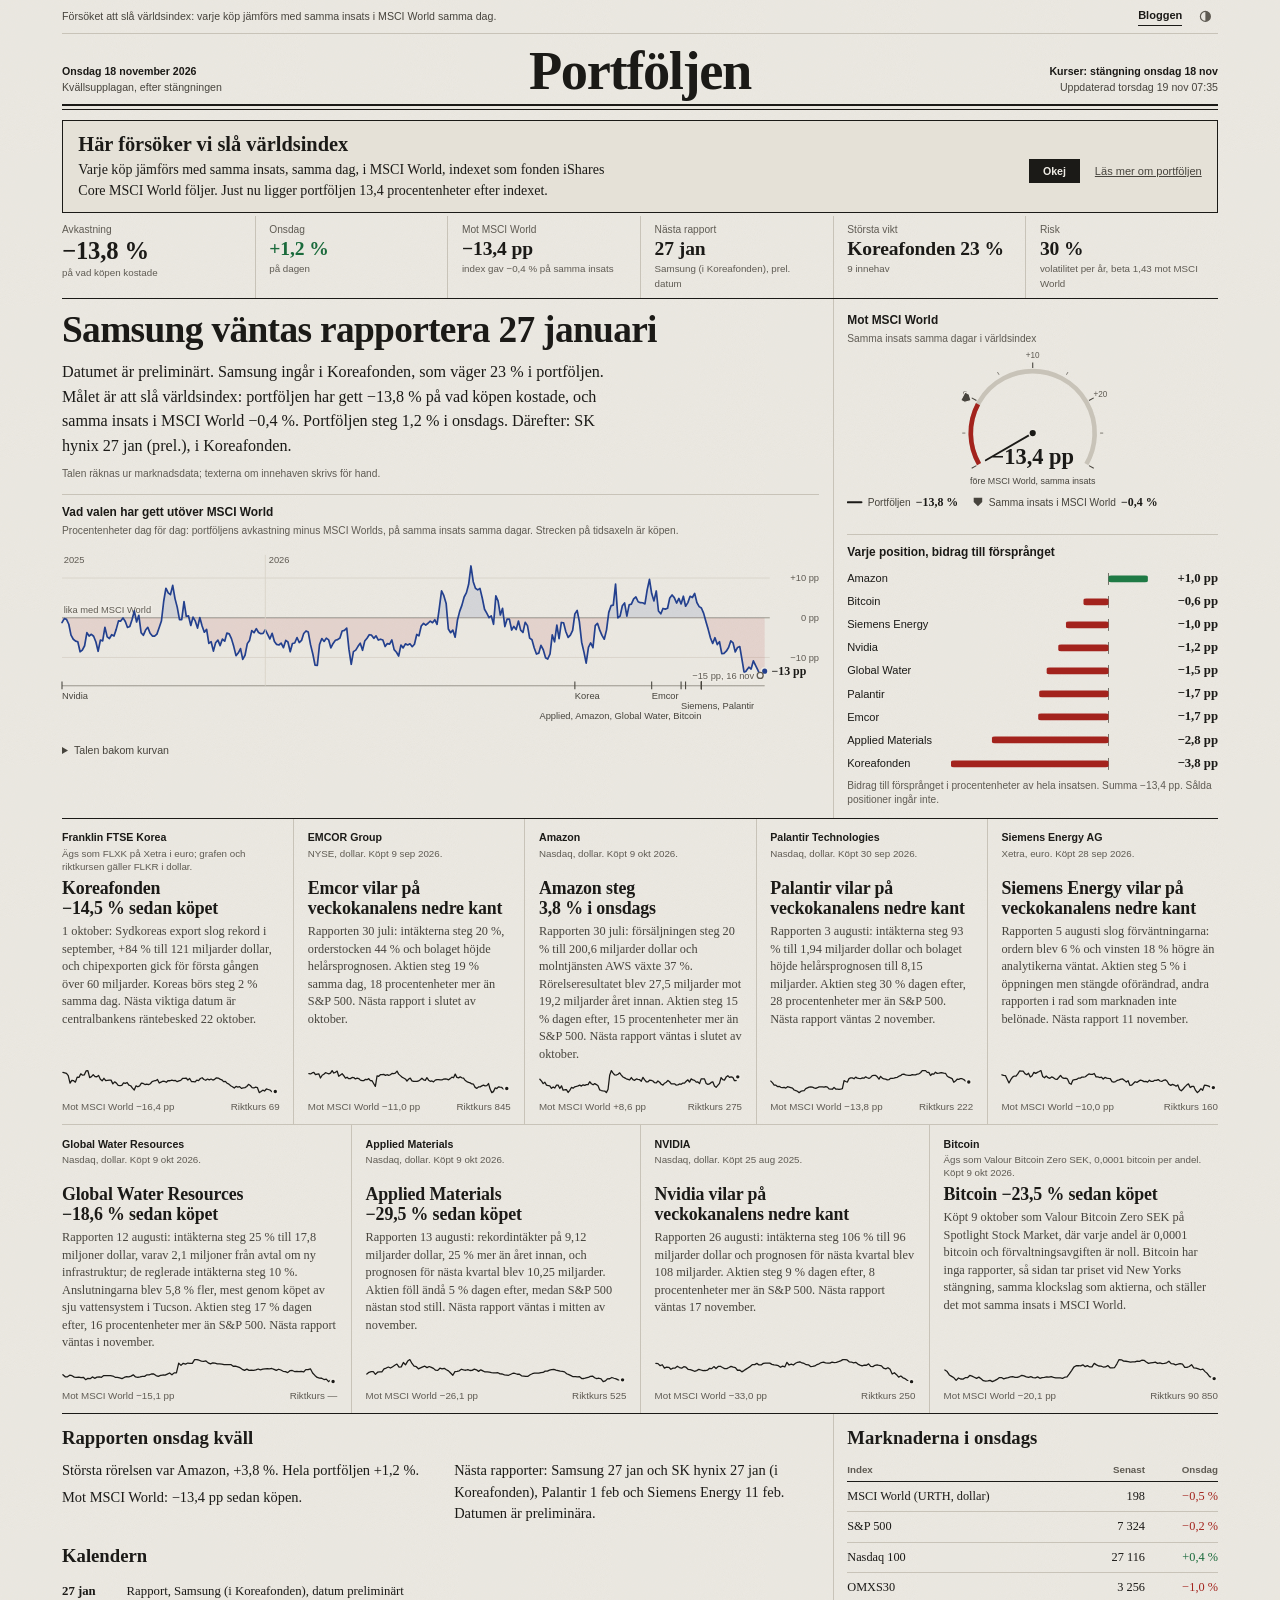
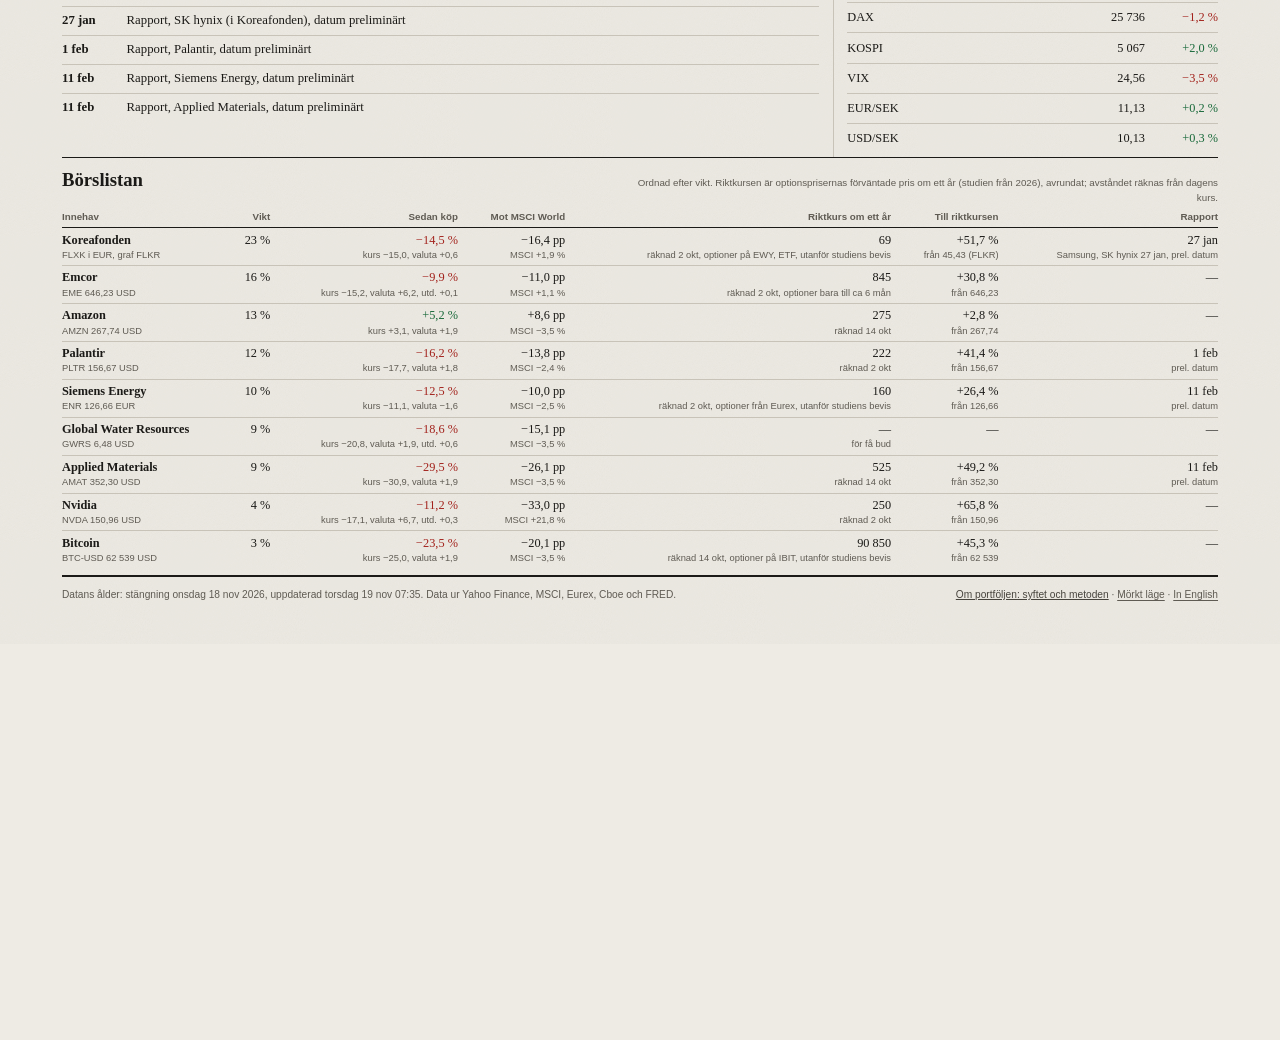
==== index.html @ 11e2dfe2 "Kvällsupplagan 2026-11-18: MSCI:s egen nivå" ====
<!doctype html>
<html lang="sv" data-upplaga="morgon" data-tema="ljus">
<head>
<meta charset="utf-8">
<meta http-equiv="Content-Security-Policy" content="default-src 'none'; script-src 'self' 'sha256-Fl0DEJN8tdNGXpZ9pu4z+WFPRcOswJJM2GJCQHwkay4=' 'sha256-neoCaGeO1aSii89zy3sFMuAc7XErUhpYbgIM3xjgRKg=' 'sha256-yNNZuoKzsgXsuVcPRx/MwLX3IZPMnF91Gwi0AlOd+pw=' 'sha256-QGBVy5JGhXgs/5g8xiaxCwbHFsLZkz5L8SoY+8sWM4Q='; style-src 'self' 'unsafe-inline'; font-src 'self'; img-src 'self' data:; base-uri 'none'; form-action 'none'; object-src 'none'">
<meta name="referrer" content="no-referrer">
<link rel="canonical" href="https://portfolj.nu/">
<meta name="robots" content="max-snippet:-1, max-image-preview:large">
<meta property="og:site_name" content="Portföljen">
<meta property="og:locale" content="sv_SE">
<meta property="og:type" content="website">
<meta property="og:url" content="https://portfolj.nu/">
<meta property="og:title" content="Portföljen">
<meta property="og:description" content="Portföljen: ett öppet försök att slå världsindex MSCI World med verkliga positioner, skrivet av maskinen ur kurserna.">
<link rel="alternate" type="application/atom+xml" title="Portföljen: bloggen" href="https://portfolj.nu/feed.xml">
<link rel="icon" href="/favicon.ico" sizes="any">
<link rel="icon" href="/favicon.svg" type="image/svg+xml">
<link rel="apple-touch-icon" href="/apple-touch-icon.png">
<meta name="theme-color" content="#EEEBE4">
<meta property="og:image" content="https://portfolj.nu/og.png">
<meta property="og:image:width" content="1200">
<meta property="og:image:height" content="630">
<meta property="og:image:alt" content="Portföljen: ett öppet försök att slå världsindex MSCI World">
<meta name="twitter:card" content="summary_large_image">
<script type="application/ld+json">{"@context": "https://schema.org", "@graph": [{"@type": "WebSite", "name": "Portföljen", "url": "https://portfolj.nu/", "inLanguage": "sv", "publisher": {"@type": "Organization", "name": "Portföljen", "url": "https://portfolj.nu/", "logo": "https://portfolj.nu/ikon-512.png"}}, {"@type": "Organization", "name": "Portföljen", "url": "https://portfolj.nu/", "logo": "https://portfolj.nu/ikon-512.png", "description": "Ett öppet försök att slå världsindex MSCI World med nio positioner."}]}</script>
<script>document.documentElement.classList.add('har-js')</script>
<script>
/* Rörelsen (wow.js): introt spelas första gången sidan öppnas i en webbläsare, inte vid omladdning och inte i en ny flik
   (2026-10-06). Minnet sätts samtidigt som klassen, före första målningen, så att en omladdning mitt i introt inte heller
   spelar om det; / och /index.html är samma sida. Minska rörelse stänger av introt; ?spela=1 spelar det ändå och ?spela=0
   stänger av det. Efter fyra sekunder tas klassen bort, också om wow.js aldrig körs. */
(function () { try { var q = new URLSearchParams(location.search), s = q.get('spela'), rm = matchMedia('(prefers-reduced-motion: reduce)').matches, k = 'wow.intro.' + location.pathname.replace(/\/index\.html$/, '/'); if (s === '1' || (!rm && s !== '0' && !localStorage.getItem(k))) { localStorage.setItem(k, '1'); document.documentElement.classList.add('wow-intro'); setTimeout(function () { document.documentElement.classList.remove('wow-intro'); }, 4000); } } catch (e) {} })();
</script>
<meta name="viewport" content="width=device-width, initial-scale=1">
<title>Portföljen</title>
<meta name="description" content="Portföljen: ett öppet försök att slå världsindex MSCI World med verkliga positioner, skrivet av maskinen ur kurserna.">
<script>
/* Färgläget sätts före första målningen, så att mörkt läge inte blinkar vitt. Samma ordning som tidning.js.
   Sajten och konceptets publikläge: bara kvällsupplagan, ljust som förval, mörkt om ?tema=mork eller det sparade
   valet säger det. Konceptets egen vy: upplagan ur adressen, det sparade valet eller systemet, och ljuset följer den. */
(function () {
  var PUBLIK = true;  /* bygg-publik.py sätter true på sajten */
  var d = document.documentElement, q = null;
  try { q = new URLSearchParams(location.search); } catch (e) {}
  if (PUBLIK || (q && q.get('publik') === '1')) {
    var t = q && q.get('tema');
    if (t !== 'ljus' && t !== 'mork') { try { t = localStorage.getItem('portfoljen.v2.tema'); } catch (e) { t = null; } }
    d.setAttribute('data-upplaga', 'kvall');
    d.setAttribute('data-tema', t === 'mork' ? 'mork' : 'ljus');
    return;
  }
  var u = q && q.get('upplaga');
  if (u !== 'morgon' && u !== 'kvall') { try { u = localStorage.getItem('portfoljen.v2.upplaga'); } catch (e) { u = null; } }
  if (u !== 'morgon' && u !== 'kvall') { try { u = matchMedia('(prefers-color-scheme: dark)').matches ? 'kvall' : 'morgon'; } catch (e) { u = 'morgon'; } }
  d.setAttribute('data-upplaga', u);
  d.setAttribute('data-tema', u === 'kvall' ? 'mork' : 'ljus');
})();
</script>
<link rel="stylesheet" href="fonts/fonts.css">
<link rel="stylesheet" href="tidning.css">
<link rel="stylesheet" href="wow.css">
<link rel="stylesheet" href="inlagg.css">
</head>
<body>
<div class="sheet">
  <div class="topbar"><span class="tag" id="tag"></span><div class="ctrls" id="ctrls"></div></div>
  <header class="masthead" aria-label="Tidningshuvud">
    <div class="ear left" id="ear-left"></div>
    <p class="nameplate">Portföljen</p>
    <div class="ear right" id="ear-right"></div>
  </header>
  <div class="rules" aria-hidden="true"></div>
  <section class="strip" id="strip" aria-label="Portföljen i siffror"></section>

  <section class="front" aria-label="Förstasidan">
    <article class="lead">
      <h1 id="headline"></h1>
      <p class="lede" id="lede"></p>
      <div class="byline" id="byline"></div>
      <figure class="graphic" style="margin-left:0;margin-right:0">
        <div class="ghead"><h2 id="g-ex-h"></h2></div>
        <p class="gsub" id="g-ex-sub"></p>
        <div class="chartwrap" id="excess"></div>
        <details class="numbers"><summary id="ex-sum"></summary><table class="t" id="ex-table"></table></details>
      </figure>
    </article>
    <aside class="rail" aria-label="Mot MSCI World">
      <figure class="graphic" style="margin-left:0;margin-right:0">
        <div class="ghead"><h2 id="g-gauge-h"></h2></div>
        <p class="gsub" id="g-gauge-sub"></p>
        <div class="chartwrap" id="gauge"></div>
        <div class="keys" id="gauge-keys"></div>
      </figure>
      <figure class="graphic" style="margin-left:0;margin-right:0">
        <div class="ghead"><h2 id="g-bars-h"></h2></div>
        <div class="chartwrap" id="bars"></div>
        <p class="gauge-note" id="g-bars-note"></p>
      </figure>
    </aside>
  </section>

  <section class="desk" id="desk" aria-label="Positionerna, ordnade efter vikt"></section>

  <section class="lower" aria-label="I korthet, kalendern och marknaderna">
    <section class="brief"><div class="head"><h2 id="brief-h"></h2><div class="lines" id="brief-lines"></div></div></section>
    <section class="calendar"><h2 id="cal-h"></h2><ul class="callist" id="cal"></ul></section>
    <section class="markets"><h2 id="mk-h"></h2><table class="t" id="macro"></table></section>
  </section>

  <section class="listwrap" aria-labelledby="list-h">
    <div class="listhead"><h2 id="list-h"></h2><p id="list-sub"></p></div>
    <table class="list" id="list"></table>
  </section>

  <footer class="foot" id="foot"></footer>
</div>
<div class="forhand" lang="sv">
<h2>Här försöker vi slå världsindex</h2>
<p>Varje köp jämförs med samma insats, samma dag, i MSCI World, indexet som fonden iShares Core MSCI World följer. Just nu ligger portföljen 13,4 procentenheter efter indexet.</p>
<p><a href="metod.html">Läs mer om portföljen</a></p>
<h1>Samsung väntas rapportera 27 januari</h1>
<p>Datumet är preliminärt. Samsung ingår i Koreafonden, som väger 23 % i portföljen. Målet är att slå världsindex: portföljen har gett −13,8 % på vad köpen kostade, och samma insats i MSCI World −0,4 %. Portföljen steg 1,2 % i onsdags. Därefter: SK hynix 27 jan (prel.), i Koreafonden.</p>
<h2>Portföljen mot världsindex, dag för dag</h2>
<p>Avkastning på insatsen: portföljen och samma insats i MSCI World samma dagar. Ytan mellan linjerna är försprånget. Dra i grafen för att se en viss dag.</p>
<h2>Mot MSCI World</h2>
<p>Samma insats samma dagar i världsindex</p>
<h2>Varje position, bidrag till försprånget</h2>
<p>Bidrag till försprånget i procentenheter av hela insatsen. Summa −13,4 pp. Sålda positioner ingår inte.</p>
<p>Franklin FTSE Korea</p>
<p>Ägs som FLXK på Xetra i euro; grafen och riktkursen gäller FLKR i dollar.</p>
<h3><a href="position.html#FLKR">Koreafonden −14,5 % sedan köpet</a></h3>
<p>1 oktober: Sydkoreas export slog rekord i september, +84 % till 121 miljarder dollar, och chipexporten gick för första gången över 60 miljarder. Koreas börs steg 2 % samma dag. Nästa viktiga datum är centralbankens räntebesked 22 oktober.</p>
<p>EMCOR Group</p>
<p>NYSE, dollar. Köpt 9 sep 2026.</p>
<h3><a href="position.html#EME">Emcor vilar på veckokanalens nedre kant</a></h3>
<p>Rapporten 30 juli: intäkterna steg 20 %, orderstocken 44 % och bolaget höjde helårsprognosen. Aktien steg 19 % samma dag, 18 procentenheter mer än S&amp;P 500. Nästa rapport i slutet av oktober.</p>
<p>Amazon</p>
<p>Nasdaq, dollar. Köpt 9 okt 2026.</p>
<h3><a href="position.html#AMZN">Amazon steg 3,8 % i onsdags</a></h3>
<p>Rapporten 30 juli: försäljningen steg 20 % till 200,6 miljarder dollar och molntjänsten AWS växte 37 %. Rörelseresultatet blev 27,5 miljarder mot 19,2 miljarder året innan. Aktien steg 15 % dagen efter, 15 procentenheter mer än S&amp;P 500. Nästa rapport väntas i slutet av oktober.</p>
<p>Palantir Technologies</p>
<p>Nasdaq, dollar. Köpt 30 sep 2026.</p>
<h3><a href="position.html#PLTR">Palantir vilar på veckokanalens nedre kant</a></h3>
<p>Rapporten 3 augusti: intäkterna steg 93 % till 1,94 miljarder dollar och bolaget höjde helårsprognosen till 8,15 miljarder. Aktien steg 30 % dagen efter, 28 procentenheter mer än S&amp;P 500. Nästa rapport väntas 2 november.</p>
<p>Siemens Energy AG</p>
<p>Xetra, euro. Köpt 28 sep 2026.</p>
<h3><a href="position.html#ENR">Siemens Energy vilar på veckokanalens nedre kant</a></h3>
<p>Rapporten 5 augusti slog förväntningarna: ordern blev 6 % och vinsten 18 % högre än analytikerna väntat. Aktien steg 5 % i öppningen men stängde oförändrad, andra rapporten i rad som marknaden inte belönade. Nästa rapport 11 november.</p>
<p>Global Water Resources</p>
<p>Nasdaq, dollar. Köpt 9 okt 2026.</p>
<h3><a href="position.html#GWRS">Global Water Resources −18,6 % sedan köpet</a></h3>
<p>Rapporten 12 augusti: intäkterna steg 25 % till 17,8 miljoner dollar, varav 2,1 miljoner från avtal om ny infrastruktur; de reglerade intäkterna steg 10 %. Anslutningarna blev 5,8 % fler, mest genom köpet av sju vattensystem i Tucson. Aktien steg 17 % dagen efter, 16 procentenheter mer än S&amp;P 500. Nästa rapport väntas i november.</p>
<p>Applied Materials</p>
<p>Nasdaq, dollar. Köpt 9 okt 2026.</p>
<h3><a href="position.html#AMAT">Applied Materials −29,5 % sedan köpet</a></h3>
<p>Rapporten 13 augusti: rekordintäkter på 9,12 miljarder dollar, 25 % mer än året innan, och prognosen för nästa kvartal blev 10,25 miljarder. Aktien föll ändå 5 % dagen efter, medan S&amp;P 500 nästan stod still. Nästa rapport väntas i mitten av november.</p>
<p>NVIDIA</p>
<p>Nasdaq, dollar. Köpt 25 aug 2025.</p>
<h3><a href="position.html#NVDA">Nvidia vilar på veckokanalens nedre kant</a></h3>
<p>Rapporten 26 augusti: intäkterna steg 106 % till 96 miljarder dollar och prognosen för nästa kvartal blev 108 miljarder. Aktien steg 9 % dagen efter, 8 procentenheter mer än S&amp;P 500. Nästa rapport väntas 17 november.</p>
<p>Bitcoin</p>
<p>Ägs som Valour Bitcoin Zero SEK, 0,0001 bitcoin per andel. Köpt 9 okt 2026.</p>
<h3><a href="position.html#BTC">Bitcoin −23,5 % sedan köpet</a></h3>
<p>Köpt 9 oktober som Valour Bitcoin Zero SEK på Spotlight Stock Market, där varje andel är 0,0001 bitcoin och förvaltningsavgiften är noll. Bitcoin har inga rapporter, så sidan tar priset vid New Yorks stängning, samma klockslag som aktierna, och ställer det mot samma insats i MSCI World.</p>
<h2>Rapporten onsdag kväll</h2>
<p>Största rörelsen var Amazon, +3,8 %. Hela portföljen +1,2 %.</p>
<p>Mot MSCI World: −13,4 pp sedan köpen.</p>
<p>Nästa rapporter: Samsung 27 jan och SK hynix 27 jan (i Koreafonden), Palantir 1 feb och Siemens Energy 11 feb. Datumen är preliminära.</p>
<h2>Kalendern</h2>
<ul>
<li>27 janRapport, Samsung (i Koreafonden), datum preliminärt</li>
<li>27 janRapport, SK hynix (i Koreafonden), datum preliminärt</li>
<li>1 febRapport, Palantir, datum preliminärt</li>
<li>11 febRapport, Siemens Energy, datum preliminärt</li>
<li>11 febRapport, Applied Materials, datum preliminärt</li>
</ul>
<h2>Marknaderna i onsdags</h2>
<h2>Börslistan</h2>
<p>Ordnad efter vikt. Riktkursen är optionsprisernas förväntade pris om ett år (studien från 2026), avrundat; avståndet räknas från dagens kurs.</p>
</div>
<script src="data.js"></script>
<script src="blogg.js"></script>
<script src="tidning.js"></script>
<script>
(function () {
  'use strict';
  const T = window.Tidning;
  if (!T) { document.querySelector('.sheet').insertAdjacentHTML('afterbegin', '<p style="padding:24px 0">Datan saknas: data.js kunde inte läsas.</p>'); return; }
  T.forsta();
})();
</script>
<script src="inlagg-data.js"></script>
<script src="inlagg.js"></script>
<script src="wow.js"></script>
</body>
</html>
---- fonts/fonts.css ----
/* Libre Franklin och Newsreader, SIL Open Font License 1.1 (OFL-*.txt i den här mappen). Hämtade från Google Fonts 2026-11-19 och serverade härifrån. */
/* cyrillic-ext */
@font-face {
  font-family: 'Libre Franklin';
  font-style: normal;
  font-weight: 400;
  font-display: swap;
  src: url(e115aeedbaf3.woff2) format('woff2');
  unicode-range: U+0460-052F, U+1C80-1C8A, U+20B4, U+2DE0-2DFF, U+A640-A69F, U+FE2E-FE2F;
}
/* cyrillic */
@font-face {
  font-family: 'Libre Franklin';
  font-style: normal;
  font-weight: 400;
  font-display: swap;
  src: url(00a14b69e502.woff2) format('woff2');
  unicode-range: U+0301, U+0400-045F, U+0490-0491, U+04B0-04B1, U+2116;
}
/* vietnamese */
@font-face {
  font-family: 'Libre Franklin';
  font-style: normal;
  font-weight: 400;
  font-display: swap;
  src: url(d82ab5b18589.woff2) format('woff2');
  unicode-range: U+0102-0103, U+0110-0111, U+0128-0129, U+0168-0169, U+01A0-01A1, U+01AF-01B0, U+0300-0301, U+0303-0304, U+0308-0309, U+0323, U+0329, U+1EA0-1EF9, U+20AB;
}
/* latin-ext */
@font-face {
  font-family: 'Libre Franklin';
  font-style: normal;
  font-weight: 400;
  font-display: swap;
  src: url(3fa13b105a5e.woff2) format('woff2');
  unicode-range: U+0100-02BA, U+02BD-02C5, U+02C7-02CC, U+02CE-02D7, U+02DD-02FF, U+0304, U+0308, U+0329, U+1D00-1DBF, U+1E00-1E9F, U+1EF2-1EFF, U+2020, U+20A0-20AB, U+20AD-20C4, U+2113, U+2C60-2C7F, U+A720-A7FF;
}
/* latin */
@font-face {
  font-family: 'Libre Franklin';
  font-style: normal;
  font-weight: 400;
  font-display: swap;
  src: url(a582c3cf9b00.woff2) format('woff2');
  unicode-range: U+0000-00FF, U+0131, U+0152-0153, U+02BB-02BC, U+02C6, U+02DA, U+02DC, U+0304, U+0308, U+0329, U+2000-206F, U+20AC, U+2122, U+2191, U+2193, U+2212, U+2215, U+FEFF, U+FFFD;
}
/* cyrillic-ext */
@font-face {
  font-family: 'Libre Franklin';
  font-style: normal;
  font-weight: 500;
  font-display: swap;
  src: url(e115aeedbaf3.woff2) format('woff2');
  unicode-range: U+0460-052F, U+1C80-1C8A, U+20B4, U+2DE0-2DFF, U+A640-A69F, U+FE2E-FE2F;
}
/* cyrillic */
@font-face {
  font-family: 'Libre Franklin';
  font-style: normal;
  font-weight: 500;
  font-display: swap;
  src: url(00a14b69e502.woff2) format('woff2');
  unicode-range: U+0301, U+0400-045F, U+0490-0491, U+04B0-04B1, U+2116;
}
/* vietnamese */
@font-face {
  font-family: 'Libre Franklin';
  font-style: normal;
  font-weight: 500;
  font-display: swap;
  src: url(d82ab5b18589.woff2) format('woff2');
  unicode-range: U+0102-0103, U+0110-0111, U+0128-0129, U+0168-0169, U+01A0-01A1, U+01AF-01B0, U+0300-0301, U+0303-0304, U+0308-0309, U+0323, U+0329, U+1EA0-1EF9, U+20AB;
}
/* latin-ext */
@font-face {
  font-family: 'Libre Franklin';
  font-style: normal;
  font-weight: 500;
  font-display: swap;
  src: url(3fa13b105a5e.woff2) format('woff2');
  unicode-range: U+0100-02BA, U+02BD-02C5, U+02C7-02CC, U+02CE-02D7, U+02DD-02FF, U+0304, U+0308, U+0329, U+1D00-1DBF, U+1E00-1E9F, U+1EF2-1EFF, U+2020, U+20A0-20AB, U+20AD-20C4, U+2113, U+2C60-2C7F, U+A720-A7FF;
}
/* latin */
@font-face {
  font-family: 'Libre Franklin';
  font-style: normal;
  font-weight: 500;
  font-display: swap;
  src: url(a582c3cf9b00.woff2) format('woff2');
  unicode-range: U+0000-00FF, U+0131, U+0152-0153, U+02BB-02BC, U+02C6, U+02DA, U+02DC, U+0304, U+0308, U+0329, U+2000-206F, U+20AC, U+2122, U+2191, U+2193, U+2212, U+2215, U+FEFF, U+FFFD;
}
/* cyrillic-ext */
@font-face {
  font-family: 'Libre Franklin';
  font-style: normal;
  font-weight: 600;
  font-display: swap;
  src: url(e115aeedbaf3.woff2) format('woff2');
  unicode-range: U+0460-052F, U+1C80-1C8A, U+20B4, U+2DE0-2DFF, U+A640-A69F, U+FE2E-FE2F;
}
/* cyrillic */
@font-face {
  font-family: 'Libre Franklin';
  font-style: normal;
  font-weight: 600;
  font-display: swap;
  src: url(00a14b69e502.woff2) format('woff2');
  unicode-range: U+0301, U+0400-045F, U+0490-0491, U+04B0-04B1, U+2116;
}
/* vietnamese */
@font-face {
  font-family: 'Libre Franklin';
  font-style: normal;
  font-weight: 600;
  font-display: swap;
  src: url(d82ab5b18589.woff2) format('woff2');
  unicode-range: U+0102-0103, U+0110-0111, U+0128-0129, U+0168-0169, U+01A0-01A1, U+01AF-01B0, U+0300-0301, U+0303-0304, U+0308-0309, U+0323, U+0329, U+1EA0-1EF9, U+20AB;
}
/* latin-ext */
@font-face {
  font-family: 'Libre Franklin';
  font-style: normal;
  font-weight: 600;
  font-display: swap;
  src: url(3fa13b105a5e.woff2) format('woff2');
  unicode-range: U+0100-02BA, U+02BD-02C5, U+02C7-02CC, U+02CE-02D7, U+02DD-02FF, U+0304, U+0308, U+0329, U+1D00-1DBF, U+1E00-1E9F, U+1EF2-1EFF, U+2020, U+20A0-20AB, U+20AD-20C4, U+2113, U+2C60-2C7F, U+A720-A7FF;
}
/* latin */
@font-face {
  font-family: 'Libre Franklin';
  font-style: normal;
  font-weight: 600;
  font-display: swap;
  src: url(a582c3cf9b00.woff2) format('woff2');
  unicode-range: U+0000-00FF, U+0131, U+0152-0153, U+02BB-02BC, U+02C6, U+02DA, U+02DC, U+0304, U+0308, U+0329, U+2000-206F, U+20AC, U+2122, U+2191, U+2193, U+2212, U+2215, U+FEFF, U+FFFD;
}
/* cyrillic-ext */
@font-face {
  font-family: 'Libre Franklin';
  font-style: normal;
  font-weight: 700;
  font-display: swap;
  src: url(e115aeedbaf3.woff2) format('woff2');
  unicode-range: U+0460-052F, U+1C80-1C8A, U+20B4, U+2DE0-2DFF, U+A640-A69F, U+FE2E-FE2F;
}
/* cyrillic */
@font-face {
  font-family: 'Libre Franklin';
  font-style: normal;
  font-weight: 700;
  font-display: swap;
  src: url(00a14b69e502.woff2) format('woff2');
  unicode-range: U+0301, U+0400-045F, U+0490-0491, U+04B0-04B1, U+2116;
}
/* vietnamese */
@font-face {
  font-family: 'Libre Franklin';
  font-style: normal;
  font-weight: 700;
  font-display: swap;
  src: url(d82ab5b18589.woff2) format('woff2');
  unicode-range: U+0102-0103, U+0110-0111, U+0128-0129, U+0168-0169, U+01A0-01A1, U+01AF-01B0, U+0300-0301, U+0303-0304, U+0308-0309, U+0323, U+0329, U+1EA0-1EF9, U+20AB;
}
/* latin-ext */
@font-face {
  font-family: 'Libre Franklin';
  font-style: normal;
  font-weight: 700;
  font-display: swap;
  src: url(3fa13b105a5e.woff2) format('woff2');
  unicode-range: U+0100-02BA, U+02BD-02C5, U+02C7-02CC, U+02CE-02D7, U+02DD-02FF, U+0304, U+0308, U+0329, U+1D00-1DBF, U+1E00-1E9F, U+1EF2-1EFF, U+2020, U+20A0-20AB, U+20AD-20C4, U+2113, U+2C60-2C7F, U+A720-A7FF;
}
/* latin */
@font-face {
  font-family: 'Libre Franklin';
  font-style: normal;
  font-weight: 700;
  font-display: swap;
  src: url(a582c3cf9b00.woff2) format('woff2');
  unicode-range: U+0000-00FF, U+0131, U+0152-0153, U+02BB-02BC, U+02C6, U+02DA, U+02DC, U+0304, U+0308, U+0329, U+2000-206F, U+20AC, U+2122, U+2191, U+2193, U+2212, U+2215, U+FEFF, U+FFFD;
}
/* vietnamese */
@font-face {
  font-family: 'Newsreader';
  font-style: italic;
  font-weight: 300 800;
  font-display: swap;
  src: url(e2a654aa34dd.woff2) format('woff2');
  unicode-range: U+0102-0103, U+0110-0111, U+0128-0129, U+0168-0169, U+01A0-01A1, U+01AF-01B0, U+0300-0301, U+0303-0304, U+0308-0309, U+0323, U+0329, U+1EA0-1EF9, U+20AB;
}
/* latin-ext */
@font-face {
  font-family: 'Newsreader';
  font-style: italic;
  font-weight: 300 800;
  font-display: swap;
  src: url(0ea71c377afc.woff2) format('woff2');
  unicode-range: U+0100-02BA, U+02BD-02C5, U+02C7-02CC, U+02CE-02D7, U+02DD-02FF, U+0304, U+0308, U+0329, U+1D00-1DBF, U+1E00-1E9F, U+1EF2-1EFF, U+2020, U+20A0-20AB, U+20AD-20C4, U+2113, U+2C60-2C7F, U+A720-A7FF;
}
/* latin */
@font-face {
  font-family: 'Newsreader';
  font-style: italic;
  font-weight: 300 800;
  font-display: swap;
  src: url(c6ccfc698521.woff2) format('woff2');
  unicode-range: U+0000-00FF, U+0131, U+0152-0153, U+02BB-02BC, U+02C6, U+02DA, U+02DC, U+0304, U+0308, U+0329, U+2000-206F, U+20AC, U+2122, U+2191, U+2193, U+2212, U+2215, U+FEFF, U+FFFD;
}
/* vietnamese */
@font-face {
  font-family: 'Newsreader';
  font-style: normal;
  font-weight: 300 800;
  font-display: swap;
  src: url(2879c96c20cb.woff2) format('woff2');
  unicode-range: U+0102-0103, U+0110-0111, U+0128-0129, U+0168-0169, U+01A0-01A1, U+01AF-01B0, U+0300-0301, U+0303-0304, U+0308-0309, U+0323, U+0329, U+1EA0-1EF9, U+20AB;
}
/* latin-ext */
@font-face {
  font-family: 'Newsreader';
  font-style: normal;
  font-weight: 300 800;
  font-display: swap;
  src: url(997f74927d15.woff2) format('woff2');
  unicode-range: U+0100-02BA, U+02BD-02C5, U+02C7-02CC, U+02CE-02D7, U+02DD-02FF, U+0304, U+0308, U+0329, U+1D00-1DBF, U+1E00-1E9F, U+1EF2-1EFF, U+2020, U+20A0-20AB, U+20AD-20C4, U+2113, U+2C60-2C7F, U+A720-A7FF;
}
/* latin */
@font-face {
  font-family: 'Newsreader';
  font-style: normal;
  font-weight: 300 800;
  font-display: swap;
  src: url(4aa9bb70e8a9.woff2) format('woff2');
  unicode-range: U+0000-00FF, U+0131, U+0152-0153, U+02BB-02BC, U+02C6, U+02DA, U+02DC, U+0304, U+0308, U+0329, U+2000-206F, U+20AC, U+2122, U+2191, U+2193, U+2212, U+2215, U+FEFF, U+FFFD;
}
---- tidning.css ----
/* Portföljen v2: tidningen i två färglägen (data-tema på html).
   Ljust är papper, mörkt är natttryck. Samma raster, samma typsnitt och samma data; bara ljuset byts. Sajten har
   ljust som förval och mörkt bakom växeln Ljust/Mörkt (2026-10-05); konceptet byter ljus med upplagan.
   Färgerna i graferna har en uppgift var: röd = nivåerna, blå = målet, magenta = optionerna,
   grön och röd ljus = upp och ned (ihåliga och fyllda, så att formen bär skillnaden även utan färgseende).
   Paletterna är prövade med dataviz-skillens validator (alla par, ljus och mörk yta). */
:root{
  --serif:"Newsreader","Iowan Old Style",Georgia,serif;
  --sans:"Libre Franklin","Franklin Gothic Medium","Helvetica Neue",Arial,sans-serif;
  --gut:32px;--pad:40px;
  /* rastret (2026-10-06): varje flerspaltig del står på 12 lika kolumner utan mellanrum, så att alla lodräta linjer
     hamnar på samma tolftedelar av sidan; luften ligger som utfyllnad, lika mycket på båda sidor om varje linje */
  --luft:16px;
}
html[data-tema="ljus"]{
  color-scheme:light;
  --paper:#EEEBE4;--box:#E5E1D7;--ink:#1B1A17;--ink-2:#47443D;--ink-3:#5F5B53;
  --hair:#C8C3B8;--rule:#8C877C;--grid:#D8D3C8;
  --pos:#1A6A3B;--neg:#A3231D;
  --c-up:#1F7A45;--c-down:#A3231D;--c-regel:#A3231D;--c-mal:#2457C5;--c-opt:#A23A8F;--c-accent:#23408E;
  --c-sma52:#5E5A52;--c-sma252:#A9A397;--c-kanal:rgba(27,26,23,.065);--c-kanalkant:rgba(27,26,23,.34);
  --c-zon:rgba(27,26,23,.04);--c-wash:rgba(35,64,142,.11);--c-wash-neg:rgba(163,35,29,.10);
  --c-opt-ut:rgba(162,58,143,.10);--c-opt-in:rgba(162,58,143,.24);
  --grain:url("data:image/svg+xml;utf8,<svg xmlns='http://www.w3.org/2000/svg' width='180' height='180'><filter id='n'><feTurbulence type='fractalNoise' baseFrequency='.85' numOctaves='3' stitchTiles='stitch'/><feColorMatrix values='0 0 0 0 .10  0 0 0 0 .09  0 0 0 0 .07  0 0 0 .055 0'/></filter><rect width='100%25' height='100%25' filter='url(%23n)'/></svg>");
}
html[data-tema="mork"]{
  color-scheme:dark;
  --paper:#131A21;--box:#1A222B;--ink:#ECE7DE;--ink-2:#C4BEB3;--ink-3:#9C978E;
  --hair:#2A343E;--rule:#5A6570;--grid:#222C36;
  --pos:#6CCB8F;--neg:#F07167;
  --c-up:#3FA968;--c-down:#E8603C;--c-regel:#E8603C;--c-mal:#5B8DEF;--c-opt:#C964B4;--c-accent:#9DB4FF;
  --c-sma52:#BDB7AC;--c-sma252:#6F7A85;--c-kanal:rgba(236,231,222,.055);--c-kanalkant:rgba(236,231,222,.30);
  --c-zon:rgba(236,231,222,.035);--c-wash:rgba(157,180,255,.13);--c-wash-neg:rgba(240,113,103,.12);
  --c-opt-ut:rgba(201,100,180,.12);--c-opt-in:rgba(201,100,180,.28);
  --grain:url("data:image/svg+xml;utf8,<svg xmlns='http://www.w3.org/2000/svg' width='180' height='180'><filter id='n'><feTurbulence type='fractalNoise' baseFrequency='.9' numOctaves='3' stitchTiles='stitch'/><feColorMatrix values='0 0 0 0 .93  0 0 0 0 .91  0 0 0 0 .87  0 0 0 .035 0'/></filter><rect width='100%25' height='100%25' filter='url(%23n)'/></svg>");
}
*{box-sizing:border-box}
/* webbläsaren ger figure 1em marginal över och under (17 px); sidan satte bara sidomarginalerna till noll, så graferna
   fick 17 px luft som ingen hade valt: under huvud- och högerspalten och runt positionens graf (mätt 2026-10-06) */
figure{margin:0}
html{-webkit-text-size-adjust:100%;background:var(--paper)}
body{margin:0;color:var(--ink);background-color:var(--paper);background-image:var(--grain);
  font-family:var(--serif);font-optical-sizing:auto;font-size:17px;line-height:1.55;
  text-rendering:optimizeLegibility;font-kerning:normal;transition:background-color .35s ease,color .35s ease}
a{color:inherit}
:focus-visible{outline:2px solid var(--ink);outline-offset:3px}
.num{font-variant-numeric:tabular-nums lining-nums}
.sheet{max-width:1440px;margin:0 auto;padding:0 var(--pad) 48px}
.pos{color:var(--pos)} .neg{color:var(--neg)} .flat{color:var(--ink-2)}
.hans{font-style:italic}
.muted{color:var(--ink-3)}
.sans{font-family:var(--sans)}

/* ---------- toppraden: upplaga, språk, publik ---------- */
.topbar{display:flex;align-items:center;gap:16px;min-height:40px;border-bottom:1px solid var(--hair);font-family:var(--sans);font-size:12.5px;color:var(--ink-2)}
.topbar .tag{margin-right:auto;min-width:0}
.topbar .tag a{text-decoration:none}
.topbar .tag a:hover{text-decoration:underline}
.ctrls{display:flex;align-items:center;gap:12px;flex-wrap:wrap;justify-content:flex-end}
.seg{display:inline-flex;border:1px solid var(--rule);border-radius:3px;overflow:hidden}
.seg button,.solo{all:unset;box-sizing:border-box;cursor:pointer;font-family:var(--sans);font-size:12px;font-weight:600;line-height:1;padding:6px 10px;color:var(--ink-2);white-space:nowrap}
.seg button+button{border-left:1px solid var(--rule)}
.seg button[aria-pressed="true"]{background:var(--ink);color:var(--paper)}
.seg button:hover:not([aria-pressed="true"]),.solo:hover{color:var(--ink);background:var(--box)}
.seg button:focus-visible,.solo:focus-visible{outline:2px solid var(--ink);outline-offset:2px}
.solo{border:1px solid var(--rule);border-radius:3px;display:inline-flex;align-items:center;gap:7px}
.solo i{width:9px;height:9px;border-radius:50%;border:1.5px solid currentColor}
.solo[aria-pressed="true"]{background:var(--ink);color:var(--paper)}
.solo[aria-pressed="true"] i{background:currentColor}

/* ---------- tidningshuvudet ---------- */
.masthead{display:grid;grid-template-columns:1fr auto 1fr;align-items:end;gap:var(--gut);padding:14px 0 6px}
.ear{font-family:var(--sans);font-size:12.5px;line-height:1.5;color:var(--ink-2)}
.ear.right{text-align:right}
.ear strong{color:var(--ink);font-weight:600}
.nameplate{font-family:var(--serif);font-weight:800;font-size:64px;line-height:.92;letter-spacing:-.025em;margin:0;font-variation-settings:"opsz" 72;text-align:center}
.nameplate a{text-decoration:none}
.rules{border-top:3px solid var(--ink);border-bottom:1px solid var(--ink);height:6px;margin-top:4px}

/* ---------- remsan ---------- */
.strip{display:grid;grid-template-columns:repeat(6,minmax(0,1fr));border-bottom:1px solid var(--ink)}
.cell{padding:7px var(--luft) 8px;border-left:1px solid var(--hair);min-width:0}
.cell:first-child{border-left:0;padding-left:0}
.cell:last-child{padding-right:0}
.cell .lab{font-family:var(--sans);font-size:12px;color:var(--ink-3);display:block}
.cell .val{font-family:var(--serif);font-size:23px;font-weight:600;line-height:1.15;display:block;letter-spacing:-.005em}
.cell:first-child .val{font-size:29px;line-height:1.05}
.cell .sub{font-family:var(--sans);font-size:11.5px;color:var(--ink-3);display:block;margin-top:1px}

/* ---------- förstasidan: huvudspalt och högerspalt ---------- */
.front{display:grid;grid-template-columns:repeat(12,minmax(0,1fr));border-bottom:1px solid var(--ink)}
.lead{grid-column:1 / span 8;min-width:0;padding:14px var(--luft) 0 0}
.rail{grid-column:9 / span 4;min-width:0;border-left:1px solid var(--hair);padding:14px 0 0 var(--luft)}
.lead h1{font-family:var(--serif);font-weight:700;font-size:44px;line-height:1.04;letter-spacing:-.018em;margin:0 0 12px;font-variation-settings:"opsz" 72;text-wrap:balance}
.lede{font-size:19px;line-height:1.52;margin:0;max-width:68ch;font-variation-settings:"opsz" 14;text-wrap:pretty}
.byline{font-family:var(--sans);font-size:12px;color:var(--ink-3);margin-top:9px}
.graphic{border-top:1px solid var(--hair);margin-top:14px;padding:10px 0 12px}
.ghead{display:flex;justify-content:space-between;align-items:baseline;gap:6px 16px;flex-wrap:wrap}
.ghead h2{font-family:var(--sans);font-weight:600;font-size:14px;margin:0}
.gsub{font-family:var(--sans);font-size:12px;color:var(--ink-3);margin:2px 0 4px}
.rail .graphic:first-child{border-top:0;margin-top:0;padding-top:0}
/* högerspalten slutar på samma linje som huvudspalten: mätaren står överst, staplarna står mot spaltens fot och luften
   hamnar mellan dem (förut 117–182 px tomt under staplarna, mätt 2026-10-06); minst 14 px mellan modulerna */
.rail{display:flex;flex-direction:column}
.rail .graphic:first-child{margin-bottom:14px}
.rail .graphic + .graphic{margin-top:auto}
/* 2026-10-07, ägarens ord: "webbsidan känns lite inzoomad, kan vi zooma ut typ 10-15%", så att första skärmen når ned
   till Talen bakom kurvan och linjen under raden. I Chrome 1512 × 771 stod linjen 891 px ned; 0,85 lägger den på 757.
   Bara breda skärmar: surfplatta och mobil behåller storleken. Muspositionerna räknas som andelar av getBoundingClientRect
   och följer med zoomen; räkneverket i wow.js delar med currentCSSZoom. Luften i högerspalten (104 px under mätarens
   förklaring, skärmbilden 13:38; delad lika syntes den fortfarande 13:56) fylls av mätaren och staplarna: mätarens
   yta växer med spaltens lediga höjd och ritningen (264 × 180 enheter, cx och cy oförändrade för wow.js) skalas upp
   högst 1,2 gånger, eftersom linjer och text växer med ritningen (1,5 gånger såg klumpig ut), och staplarnas rader
   får 13 px emellan. Det som blir över står jämnt över och under mätaren; höjden följer dagens rubrik och ingress. */
@media (min-width:1181px){
  html{zoom:.85}
  .rail .graphic:first-child{flex:1 0 auto;display:flex;flex-direction:column}
  .rail .graphic:first-child .chartwrap{flex:1 1 auto;min-height:180px}
  .rail .graphic:first-child .chartwrap svg{position:absolute;inset:0;margin:auto;width:100%;height:100%;max-width:317px;max-height:216px}
  .rail .bars{gap:13px}
}
.chartwrap{position:relative}
.chartwrap svg{display:block;width:100%;overflow:visible}
.chartwrap:focus-within{outline:2px solid var(--ink);outline-offset:4px}
.keys{display:flex;flex-wrap:wrap;gap:4px 16px;font-family:var(--sans);font-size:12px;color:var(--ink-2);margin:4px 0 0}
.keys span{display:inline-flex;align-items:center;gap:6px;white-space:nowrap}
.keys b{font-family:var(--serif);font-weight:600;font-size:14px;color:var(--ink);font-variant-numeric:tabular-nums}
.gauge-note{font-family:var(--sans);font-size:12px;color:var(--ink-3);margin:6px 0 0;line-height:1.45}

/* staplarna per position */
.bars{display:grid;gap:6px;margin-top:8px}
.barrow{display:grid;grid-template-columns:8.6em minmax(0,1fr) 5.6em;align-items:center;gap:10px;font-family:var(--sans);font-size:13px}
.barrow .v{text-align:right;font-family:var(--serif);font-weight:600;font-size:15px;font-variant-numeric:tabular-nums;white-space:nowrap}
.barrow svg{display:block;width:100%;height:14px;overflow:visible}

/* ---------- puffar ---------- */
.desk{display:grid;grid-template-columns:repeat(5,minmax(0,1fr));border-bottom:1px solid var(--ink)}
.story{position:relative;padding:12px var(--luft) 12px;border-left:1px solid var(--hair);min-width:0}
.story:first-child{border-left:0;padding-left:0}
.story:last-child{padding-right:0}
/* (2026-10-14) puffarnas plats i raden sätts av radPlatser() i tidning.js, så att rasterreglerna gäller för varje antal
   innehav: rader om fem på 60 kolumner, och en sista rad med färre puffar delar hela bredden lika (nio innehav: fem och
   fyra, förut en tom ruta sist och en kantlinje vid sidans vänstra kant på andra raden) */
@media (min-width:1181px){
  .desk{grid-template-columns:repeat(60,minmax(0,1fr))}
  .story{grid-column:span 12}
  .story[data-bs="15"]{grid-column:span 15}
  .story[data-bs="20"]{grid-column:span 20}
  .story[data-bs="30"]{grid-column:span 30}
  .story[data-bs="60"]{grid-column:span 60}
  .story[data-b]{border-left:1px solid var(--hair);padding-left:var(--luft);padding-right:var(--luft)}
  .story[data-b^="f"]{border-left:0;padding-left:0}
  .story[data-b$="l"]{padding-right:0}
  .story[data-bt="1"]{border-top:1px solid var(--hair)}
  /* fler än sex innehav (2026-10-14): staplarna tätare och mätarens minsta yta 164 px i stället för 180, så att
     högerspalten inte blir längre än huvudspalten; kalendern i två spalter när den har fler än fem rader */
  .rail .bars.tata{gap:4px}
  .rail:has(.bars.tata) .graphic:first-child .chartwrap{min-height:164px}
  .lower .callist.tva{columns:2;column-gap:var(--gut)}
  .lower .callist.tva li{break-inside:avoid}
}
/* puffens sex delar (namn, innehav, rubrik med text, graf, fot, fakta) står på samma rader i alla puffar i en rad:
   rubrikerna börjar på samma linje och graferna och fötterna står på samma linje, hur lång texten än är */
@supports (grid-template-rows:subgrid){
  .story{display:grid;grid-row:span 6;grid-template-rows:subgrid;row-gap:0}
}
.kicker{font-family:var(--sans);font-size:12.5px;font-weight:600;margin:0}
.held{font-family:var(--sans);font-size:11.5px;color:var(--ink-3);margin:1px 0 6px;line-height:1.35}
.story h3{font-family:var(--serif);font-weight:700;font-size:21px;line-height:1.12;margin:0 0 6px;letter-spacing:-.008em;font-variation-settings:"opsz" 36;text-wrap:balance}
.story h3 a{text-decoration:none}
.story h3 a::after{content:"";position:absolute;inset:0}
.story:hover h3 a{text-decoration:underline;text-decoration-thickness:1px;text-underline-offset:3px}
.quote{font-style:italic;font-size:15px;line-height:1.38;color:var(--ink-2);margin:0 0 6px;display:-webkit-box;-webkit-line-clamp:2;-webkit-box-orient:vertical;overflow:hidden}
.spark{display:block;width:100%;height:32px}
.st{white-space:nowrap;font-family:var(--sans);font-size:12px}
.st .sym{font-size:10.5px;margin-right:4px;position:relative;top:-1px}
.st.ok .sym{color:var(--pos)} .st.bad .sym{color:var(--neg)}
.storyfoot{display:flex;justify-content:space-between;gap:8px;font-family:var(--sans);font-size:11.5px;color:var(--ink-3);margin-top:4px}
.facts{display:none;grid-template-columns:5em 1fr;gap:3px 8px;margin:8px 0 0;font-size:14.5px;line-height:1.35}
.facts dt{font-family:var(--sans);font-size:11.5px;color:var(--ink-3);padding-top:2px}
.facts dd{margin:0;min-width:0}
.sub2{color:var(--ink-3);font-size:12.5px;font-family:var(--sans)}

/* ---------- i korthet, kalendern, marknaderna ---------- */
/* huvudspalt och sidospalt som förstasidan ovanför (8 + 4): I korthet och Kalendern under varandra till vänster,
   Marknaderna till höger, och linjen mellan dem står i samma lodlinje som högerspaltens. Förut tre spalter där
   I korthet slutade 216 px före raden (mätt 2026-10-06); mätt med dagens innehåll slutar spalterna nu
   inom 14 px från varandra, och högst 48 px isär med en kalenderrad mer eller mindre. Samma rubriknivå i alla tre. */
.lower{display:grid;grid-template-columns:repeat(12,minmax(0,1fr));grid-template-rows:auto 1fr;border-bottom:1px solid var(--ink)}
.lower > section{min-width:0;padding:12px var(--luft) 14px}
.lower > .brief{grid-column:1 / span 8;grid-row:1;padding-left:0;padding-bottom:0}
.lower > .calendar{grid-column:1 / span 8;grid-row:2;padding-left:0;padding-top:20px}
.lower > .markets{grid-column:9 / span 4;grid-row:1 / span 2;border-left:1px solid var(--hair);padding-right:0}
.brief .lines{columns:2;column-gap:var(--gut)}
.brief .lines p{break-inside:avoid}
.lower .markets table.t td{padding:6px 0}
/* listornas sista rad har redan 6 px luft under sig; sektionens egen utfyllnad gav 26 px till linjen mot 15–16 px i
   remsan, förstasidan och puffarna (optiskt mätt 2026-10-06) */
.lower > .calendar,.lower > .markets{padding-bottom:4px}
.lower h2{font-family:var(--serif);font-weight:700;font-size:22px;margin:0 0 8px;font-variation-settings:"opsz" 36}
.brief .lines p{margin:0 0 6px;font-size:17px;line-height:1.5}
.brief .lines p:last-child{margin-bottom:0}
.callist{list-style:none;margin:0;padding:0}
.callist li{display:grid;grid-template-columns:4.4em 1fr;gap:10px;border-bottom:1px solid var(--hair);padding:6px 0;font-size:15px;line-height:1.4}
/* listans sista rad har ingen egen linje: sektionens linje en bit under blev annars en dubbellinje */
.callist li:last-child,.lower table.t tr:last-child td{border-bottom:0}
.callist time{font-variant-numeric:tabular-nums lining-nums;font-weight:700}
table.t{width:100%;border-collapse:collapse;font-size:14.5px;font-variant-numeric:tabular-nums lining-nums}
table.t th{font-family:var(--sans);font-weight:600;font-size:11.5px;color:var(--ink-3);text-align:right;border-bottom:1px solid var(--ink);padding:3px 0 4px}
table.t th:first-child,table.t td:first-child{text-align:left}
table.t td{border-bottom:1px solid var(--hair);padding:4px 0;text-align:right}
table.t td+td,table.t th+th{padding-left:10px}

/* ---------- börslistan ---------- */
.listwrap{border-bottom:3px solid var(--ink);padding-bottom:8px}
.listhead{display:flex;justify-content:space-between;align-items:baseline;gap:8px 24px;padding:9px 0 2px}
.listhead h2{font-family:var(--serif);font-size:22px;font-weight:700;margin:0;font-variation-settings:"opsz" 36}
.listhead p{font-family:var(--sans);font-size:11.5px;color:var(--ink-3);margin:0;text-align:right;max-width:110ch}
table.list{width:100%;border-collapse:collapse;font-size:14.5px;line-height:1.25}
table.list th{font-family:var(--sans);font-weight:600;font-size:11.5px;color:var(--ink-3);text-align:right;padding:5px 0 5px 10px;border-bottom:1px solid var(--ink);vertical-align:bottom;white-space:nowrap}
table.list td{padding:5px 0 5px 10px;border-bottom:1px solid var(--hair);text-align:right;vertical-align:top;font-variant-numeric:tabular-nums lining-nums;white-space:nowrap}
table.list tr:last-child td{border-bottom:0}
table.list th:first-child,table.list td:first-child{text-align:left;padding-left:0}
table.list .l{text-align:left}
table.list .s{display:block;font-family:var(--sans);font-size:11px;color:var(--ink-3);line-height:1.3;margin-top:1px}
table.list td.wrap{white-space:normal;max-width:16em}
table.list .nm{font-weight:600}
table.list .nm a{text-decoration:none}
table.list .nm a:hover{text-decoration:underline}

/* ---------- sidfot ---------- */
.foot{display:flex;flex-wrap:wrap;justify-content:space-between;gap:8px 24px;padding:12px 0 0;font-family:var(--sans);font-size:12px;color:var(--ink-3)}
.foot a{color:var(--ink-2)}

/* ---------- verktygstips ---------- */
.tip{position:absolute;pointer-events:none;background:var(--paper);border:1px solid var(--ink);padding:7px 10px;font-family:var(--sans);font-size:12px;line-height:1.5;color:var(--ink-2);white-space:nowrap;opacity:0;transition:opacity .12s;z-index:5;box-shadow:2px 2px 0 var(--c-kanal)}
.tip.on{opacity:1}
.tip .d{color:var(--ink);font-weight:600;margin-bottom:2px}
.tip b{font-family:var(--serif);font-size:14px;font-weight:600;color:var(--ink);font-variant-numeric:tabular-nums}
.tip .k{display:inline-block;width:12px;height:0;border-top:2px solid;vertical-align:middle;margin-right:6px}
details.numbers{margin-top:8px;font-family:var(--sans);font-size:12.5px}
details.numbers summary{cursor:pointer;color:var(--ink-2)}
details.numbers table{margin-top:8px;max-width:760px}

/* ---------- positionssidan ---------- */
.posnav{display:flex;gap:0;border-bottom:1px solid var(--ink);overflow-x:auto;scrollbar-width:none}
.posnav::-webkit-scrollbar{display:none}
.posnav a{display:flex;flex-direction:column;gap:1px;padding:9px 0 8px;margin-right:36px;text-decoration:none;font-family:var(--sans);font-size:12px;color:var(--ink-3);border-bottom:3px solid transparent;white-space:nowrap}
.posnav a:last-child{margin-right:0}
.posnav a b{font-family:var(--serif);font-size:17px;font-weight:600;color:var(--ink-2)}
.posnav a[aria-current="page"]{border-bottom-color:var(--ink)}
.posnav a[aria-current="page"] b{color:var(--ink)}
.posnav a:hover b{color:var(--ink)}
.article{display:grid;grid-template-columns:repeat(12,minmax(0,1fr))}
.ahead{grid-column:1 / span 9;padding:18px 0 10px;min-width:0}
.ahead .kick{font-family:var(--sans);font-size:13px;font-weight:600;margin:0 0 6px}
.ahead .kick span{font-weight:400;color:var(--ink-3)}
.ahead h1{font-family:var(--serif);font-weight:700;font-size:46px;line-height:1.04;letter-spacing:-.018em;margin:0 0 10px;font-variation-settings:"opsz" 72;text-wrap:balance}
.dek{font-size:20px;line-height:1.5;margin:0;color:var(--ink-2);max-width:66ch}
/* siffrorna slutar i sektionslinjen (svart) i stället för en egen tunn linje 11 px ovanför den */
.figs{grid-column:1 / -1;display:grid;grid-template-columns:repeat(6,minmax(0,1fr));border-top:1px solid var(--hair);border-bottom:1px solid var(--ink);margin-top:6px}
.figs > div{padding:7px var(--luft) 8px;border-left:1px solid var(--hair);min-width:0}
.figs > div:first-child{border-left:0;padding-left:0}
.figs > div:last-child{padding-right:0}
.figs .lab{font-family:var(--sans);font-size:12px;color:var(--ink-3);display:block}
.figs .val{font-size:21px;font-weight:600;line-height:1.2;display:block}
.figs .sub{font-family:var(--sans);font-size:11.5px;color:var(--ink-3);display:block}
.bigchart{grid-column:1 / -1;padding:12px 0 6px}
.legend{display:flex;flex-wrap:wrap;gap:6px 18px;font-family:var(--sans);font-size:12px;color:var(--ink-2);margin:0 0 6px}
.legend span{display:inline-flex;align-items:center;gap:6px;white-space:nowrap}
.legend svg{flex:none;overflow:visible}
.caption{font-size:15.5px;line-height:1.5;color:var(--ink-2);margin:8px 0 0;max-width:100ch}
.caption b{color:var(--ink)}
.twocol{grid-column:1 / -1;display:grid;grid-template-columns:repeat(12,minmax(0,1fr));padding-top:14px}
.yours{grid-column:1 / span 6;min-width:0;padding-right:var(--luft)}
.check{grid-column:7 / span 6;border-left:1px solid var(--hair);padding-left:var(--luft);min-width:0}
.yours h2,.check h2,.plan h2,.optbox h2{font-family:var(--sans);font-size:13px;font-weight:700;margin:0 0 9px}
.yours dl{margin:0;display:grid;grid-template-columns:9em 1fr;gap:7px 12px}
.yours dt{font-family:var(--sans);font-size:12px;color:var(--ink-3);padding-top:3px}
.yours dd{margin:0;font-style:italic;font-size:16px;line-height:1.42}
.yours dd .plain{font-style:normal}
.yours dd .empty{font-style:normal;color:var(--ink-3)}
.check ol{list-style:none;margin:0;padding:0;display:grid;gap:10px}
.check li{display:grid;grid-template-columns:8.8em 1fr;gap:12px;font-size:15.5px;line-height:1.45}
.verdict{font-family:var(--sans);font-size:12px;font-weight:700;padding-top:3px}
.verdict.ok{color:var(--pos)} .verdict.na{color:var(--ink-3)} .verdict.bad{color:var(--neg)}
.check q{font-style:italic;quotes:"”" "”"}
.lowerpos{grid-column:1 / -1;display:grid;grid-template-columns:repeat(12,minmax(0,1fr));border-top:1px solid var(--ink);margin-top:18px;border-bottom:3px solid var(--ink)}
.plan{grid-column:1 / span 6;min-width:0;padding:14px var(--luft) 16px 0}
.plan-body > div{border-bottom:1px solid var(--hair);padding:7px 0}
.plan-body > div:first-child{border-top:1px solid var(--hair)}
/* den sista rutans tunna linje stod 17 px ovanför den tjocka slutlinjen, som en dubbellinje */
.plan-body > div:last-child{border-bottom:0;padding-bottom:0}
.plan b{display:block;font-family:var(--sans);font-size:12px;color:var(--ink-3);font-weight:600}
.plan p{margin:2px 0 0;font-style:italic;font-size:17px;line-height:1.45}
.plan p.empty{font-style:normal;color:var(--ink-3)}
.optbox{grid-column:7 / span 6;border-left:1px solid var(--hair);padding:14px 0 16px var(--luft);min-width:0}
.optbox p{margin:0 0 8px;font-size:16px;line-height:1.5}
.marks{display:flex;flex-wrap:wrap;gap:6px;margin:2px 0 10px}
.mark{font-family:var(--sans);font-size:11.5px;font-weight:600;border:1px solid var(--rule);border-radius:3px;padding:2px 7px;color:var(--ink-2)}
.mark.warn{border-color:var(--neg);color:var(--neg)}

/* ---------- metodsidan ---------- */
.mhead{padding:22px 0 12px;border-bottom:1px solid var(--ink)}
.mhead h1{font-family:var(--serif);font-weight:700;font-size:48px;line-height:1.04;letter-spacing:-.018em;margin:0 0 10px;font-variation-settings:"opsz" 72}
.mhead p{font-size:20px;line-height:1.5;margin:0;max-width:64ch;color:var(--ink-2)}
/* texten står i kolumn 4–9: mitt under namnskylten och under Om-kolumnernas två mittersta; innehållet i kolumn 1–3 */
.mbody{display:grid;grid-template-columns:repeat(12,minmax(0,1fr));padding-top:6px}
.toc{grid-column:1 / span 3;position:sticky;top:12px;align-self:start;font-family:var(--sans);font-size:13px;padding-top:21px}
/* padding-top 21 (förut 16): innehållets första rad står på samma baslinje som första avsnittets rubrik (mätt 5 px isär) */
.mbody > #metod{grid-column:4 / span 6;padding:0 var(--luft);min-width:0}
.toc ol{list-style:none;margin:0;padding:0;display:grid;gap:7px}
.toc a{text-decoration:none;color:var(--ink-2)}
.toc a:hover{color:var(--ink);text-decoration:underline}
.msec{border-bottom:1px solid var(--hair);padding:16px 0 18px}
.msec h2{font-family:var(--serif);font-weight:700;font-size:26px;line-height:1.15;margin:0 0 8px;font-variation-settings:"opsz" 48}
.msec p{margin:0 0 10px;font-size:17.5px;line-height:1.58}
.msec ul{margin:0 0 10px;padding-left:1.1em}
.msec li{margin:0 0 6px;font-size:17px;line-height:1.5}
.msec table.t{margin:6px 0 12px;font-size:15px}
.msec .src{font-family:var(--sans);font-size:12.5px;color:var(--ink-3)}
.msec code{font-family:var(--sans);font-size:14px;background:var(--box);padding:0 4px;border-radius:2px}
/* sista stycket behåller inte sin marginal: 35 px luft ovanför avsnittslinjen mot 17 px under den blev 25 mot 17 */
.msec > :last-child,.msec > ul:last-child > li:last-child{margin-bottom:0}

/* ---------- rörelse: rubriken trycks och kurvan ritas, en gång ---------- */
@media (prefers-reduced-motion:no-preference){
  .lead h1,.lede,.ahead h1{animation:ink .7s ease-out both}
  .lede{animation-delay:.12s}
  @keyframes ink{from{opacity:0;filter:blur(1.5px)}to{opacity:1;filter:none}}
  .draw{stroke-dasharray:var(--len);stroke-dashoffset:var(--len);animation:draw 1s .2s ease-out forwards}
  @keyframes draw{to{stroke-dashoffset:0}}
}
@media (prefers-reduced-motion:reduce){body{transition:none}}

/* ---------- smalare skärmar ---------- */
@media (max-width:1180px){
  .strip{grid-template-columns:repeat(3,minmax(0,1fr))}
  .cell:nth-child(3n+1){border-left:0;padding-left:0}
  .cell:nth-child(3n){padding-right:0}
  .cell:nth-child(n+4){border-top:1px solid var(--hair)}
  .lead{grid-column:1 / -1;padding-right:0}
  /* mätaren och staplarna sida vid sida, med linjen mellan dem som linjerna i resten av sidan */
  .rail{grid-column:1 / -1;border-left:0;padding:0;display:grid;grid-template-columns:repeat(2,minmax(0,1fr));border-top:1px solid var(--hair);margin-top:14px}
  .rail .graphic,.rail .graphic:first-child{border-top:0;margin:0;padding:12px var(--luft) 12px 0}
  .rail .graphic + .graphic{border-left:1px solid var(--hair);margin:0;padding:12px 0 12px var(--luft)}
  /* puffarna på sex kolumner i rader om tre; blir två eller fyra över står de som halva rader överst (fem: de två
     största på halva bredden och tre under), så att ingen rad har en tom del. Platserna sätts av radPlatser() i
     tidning.js (2026-10-14; förut nth-child-regler för exakt fem, och med nio stod den sista ensam) */
  .desk{grid-template-columns:repeat(6,minmax(0,1fr))}
  .story{grid-column:span 2}
  .story[data-ts="3"]{grid-column:span 3}
  .story[data-ts="6"]{grid-column:span 6}
  .story,.story:first-child,.story:last-child{border-left:1px solid var(--hair);padding:12px var(--luft) 14px;border-top:0}
  .story[data-t^="f"]{border-left:0;padding-left:0}
  .story[data-t$="l"]{padding-right:0}
  .story[data-tt="1"]{border-top:1px solid var(--hair)}
  .facts{display:grid}
  .listwrap{display:none}
  /* I korthet över hela bredden med raderna i två spalter; under den Kalendern (5) och Marknaderna (7): kalendern blir
     smalare och därmed längre, så att de två slutar närmare varandra (mätt: högst 72 px isär mot 114 px med 6 + 6) */
  .lower{grid-template-rows:auto auto}
  .lower > .brief{grid-column:1 / -1;padding:12px 0 14px;border-bottom:1px solid var(--hair)}
  .lower > .calendar{grid-column:1 / span 5;grid-row:2;padding:12px var(--luft) 4px 0}
  .lower > .markets{grid-column:6 / span 7;grid-row:2}
  .lower .markets table.t td{padding:4px 0}
  .ahead{grid-column:1 / -1}
  .figs{grid-template-columns:repeat(3,minmax(0,1fr))}
  .figs > div:nth-child(3n+1){border-left:0;padding-left:0}
  .figs > div:nth-child(3n){padding-right:0}
  .figs > div:nth-child(n+4){border-top:1px solid var(--hair)}
  .mbody > #metod{grid-column:4 / -1;padding-right:0}
  .msec{max-width:72ch}
}
@media (max-width:760px){
  :root{--pad:16px;--gut:16px;--luft:14px}
  body{font-size:16px}
  .topbar{flex-wrap:wrap;gap:6px 10px;padding:6px 0}
  .topbar .tag{flex-basis:100%}
  .ctrls{justify-content:flex-start;gap:8px}
  .masthead{grid-template-columns:1fr;gap:4px;text-align:center}
  .ear,.ear.right{text-align:center}
  .ear.left{order:2} .ear.right{order:3}
  .nameplate{font-size:50px;order:1}
  /* remsan: avkastningen över hela bredden, sedan två och två; går resten inte jämnt ut tar den sista hela bredden,
     så att ingen rad har en tom halva */
  .strip{grid-template-columns:repeat(2,minmax(0,1fr))}
  .cell,.cell:first-child{border-left:0;padding-left:0;padding-right:var(--luft);border-top:1px solid var(--hair)}
  .cell:first-child{grid-column:1 / -1;border-top:0;padding-right:0}
  .cell:nth-child(odd):not(:first-child){border-left:1px solid var(--hair);padding-left:var(--luft);padding-right:0}
  .cell:last-child:nth-child(even){grid-column:1 / -1;padding-right:0}
  .lead h1{font-size:33px}
  .lede{font-size:17.5px}
  .rail{grid-template-columns:minmax(0,1fr)}
  .rail .graphic,.rail .graphic:first-child{padding:12px 0}
  .rail .graphic + .graphic{border-left:0;border-top:1px solid var(--hair);padding:12px 0}
  .desk{grid-template-columns:1fr}
  .story,.story:nth-child(n){grid-column:1 / -1;border-left:0;padding:14px 0;border-top:1px solid var(--hair)}
  .story:first-child{border-top:0}
  .quote{-webkit-line-clamp:unset;display:block}
  .brief .lines{columns:auto}
  .lower > .calendar,.lower > .markets{grid-column:1 / -1;grid-row:auto;border-left:0;padding-left:0;padding-right:0}
  .lower > .markets{border-top:1px solid var(--hair)}
  .ahead h1{font-size:34px}
  .dek{font-size:18px}
  .figs{grid-template-columns:repeat(2,minmax(0,1fr))}
  .figs > div,.figs > div:first-child{border-left:0;padding-left:0;padding-right:var(--luft);border-top:1px solid var(--hair)}
  .figs > div:nth-child(even){border-left:1px solid var(--hair);padding-left:var(--luft);padding-right:0}
  .figs > div:nth-child(-n+2){border-top:0}
  .yours,.check,.plan,.optbox{grid-column:1 / -1}
  .yours,.plan{padding-right:0}
  .check,.optbox{border-left:0;padding-left:0;margin-top:16px}
  .mbody > #metod{grid-column:1 / -1;padding:0}
  .toc{grid-column:1 / -1}
  .check li{grid-template-columns:1fr;gap:2px}
  .yours dl{grid-template-columns:1fr;gap:0}
  .yours dt{padding-top:8px}
  .mbody{grid-template-columns:minmax(0,1fr)}
  .toc{position:static;padding-top:10px}
  .toc ol{grid-template-columns:repeat(2,minmax(0,1fr))}
  .mhead h1{font-size:36px}
  .mhead p{font-size:18px}
  .listhead{flex-direction:column}
  .listhead p{text-align:left}
}

/* ---------- bloggen (publikläget): notisen, Senaste, källorna och Om-kolumnerna ---------- */
/* notisen går över hela bredden (2026-10-06): texten till vänster i läsbar bredd, knapparna längst till höger i höjd
   med sista raden; förut slutade rutan vid 74 tecken och lämnade halva raden tom */
.notis{border:1px solid var(--ink);background:var(--box);padding:14px 18px 12px;margin:12px 0 4px;display:grid;grid-template-columns:minmax(0,74ch) auto;justify-content:space-between;align-items:end;column-gap:var(--gut)}
.notis > h2,.notis > p{grid-column:1}
.notis > .notis-rad{grid-column:2;grid-row:1 / span 2;margin-top:0;align-self:center}
.notis h2{font-family:var(--serif);font-weight:700;font-size:24px;line-height:1.15;margin:0 0 4px;font-variation-settings:"opsz" 48}
.notis p{margin:0;font-size:16.5px;line-height:1.5}
.notis .notis-rad{display:flex;flex-wrap:wrap;align-items:center;gap:8px 18px;margin-top:10px;font-family:var(--sans);font-size:13px}
.notis button{all:unset;box-sizing:border-box;cursor:pointer;font-family:var(--sans);font-size:12.5px;font-weight:600;line-height:1;padding:8px 16px;background:var(--ink);color:var(--paper)}
.notis button:focus-visible,.notis a:focus-visible{outline:2px solid var(--ink);outline-offset:3px}
.notis a{color:var(--ink-2)}
.senaste{font-size:14.5px;line-height:1.42;color:var(--ink-2);margin:0 0 6px}
.plan p.plain{font-style:normal}
.kallor{font-family:var(--sans);font-size:12px;color:var(--ink-3);margin:8px 0 0;line-height:1.5}
/* källraden i Senaste ärvde .plan p (kursiv 17 px, starkare regel) och såg ut som brödtext; nu som källor överallt */
.plan p.kallor{font-style:normal;font-size:12px;line-height:1.5;margin-top:8px}
.kallor a{color:var(--ink-2)}
.optbox p.muted a,.msec .src a{color:var(--ink-2)}
/* positionssidan, publikt: tankarna i bloggformat i stället för kortets fält och faktakollen */
.twocol.blogg .yours,.twocol.blogg .check{display:none}
/* publikt (2026-10-06): tankarna över hela bredden (förut två tredjedelar med resten tom), sedan Senaste (5) och
   riktkursen (7) med gemensam överkant, som förut. Två blinda granskningar (Codex) föredrog 5 + 7 framför både
   tankar + senaste mot riktkursen och 4 + 8: Senaste behöver bredden, och spalterna slutar mer lika. */
.twocol.blogg{grid-column:1 / -1;grid-row:4;display:block;padding:14px 0 0}
.twocol.blogg ~ .lowerpos{display:contents}
.twocol.blogg ~ .lowerpos > .plan,.twocol.blogg ~ .lowerpos > .optbox{grid-row:5;margin-top:6px;padding-bottom:12px;border-top:1px solid var(--ink);border-bottom:3px solid var(--ink)}
#opt-body > :last-child{margin-bottom:0}
.twocol.blogg ~ .lowerpos > .plan{grid-column:1 / span 5}
.twocol.blogg ~ .lowerpos > .optbox{grid-column:6 / span 7}
.tankar{grid-column:1 / span 8;min-width:0}
.tankar h2{font-family:var(--sans);font-size:13px;font-weight:700;margin:0 0 9px}
.tankar .post{border-top:1px solid var(--hair);padding:7px 0 6px}
.tankar .post + .post{margin-top:4px}
.tankar time{display:block;font-family:var(--sans);font-size:12px;font-weight:600;color:var(--ink-3)}
.tankar .post p{margin:3px 0 0;font-size:17px;line-height:1.5;max-width:68ch}
.tankar .empty{margin:0;color:var(--ink-3)}
.om-kol{display:grid;grid-template-columns:repeat(4,minmax(0,1fr));border-bottom:1px solid var(--ink)}
/* Läs mer står längst ned i varje kolumn, på samma linje i hela raden */
.om-kol > div{padding:14px var(--luft) 16px;border-left:1px solid var(--hair);min-width:0;display:flex;flex-direction:column}
.om-kol > div:first-child{border-left:0;padding-left:0}
.om-kol > div:last-child{padding-right:0}
.om-kol > div > a{margin-top:auto;align-self:flex-start}
.om-kol h2{font-family:var(--serif);font-weight:700;font-size:22px;line-height:1.15;margin:0 0 6px;font-variation-settings:"opsz" 36}
.om-kol p{margin:0 0 8px;font-size:16px;line-height:1.5}
.om-kol a{font-family:var(--sans);font-size:13px;color:var(--ink-2)}
@media (max-width:1180px){
  .om-kol{grid-template-columns:repeat(2,minmax(0,1fr))}
}
/* positionssidan, publikt, under 920 px: Senaste blir på fyra tolftedelar för smal för brödtext (213–257 px), så
   Senaste och riktkursen står under varandra över hela bredden, som i mobilen */
@media (max-width:919px){
  .twocol.blogg ~ .lowerpos > .plan,.twocol.blogg ~ .lowerpos > .optbox{grid-column:1 / -1}
  .twocol.blogg ~ .lowerpos > .plan{padding-right:0;border-bottom:0}
  .twocol.blogg ~ .lowerpos > .optbox{grid-row:6;margin-top:0;padding-left:0;border-left:0;border-top:1px solid var(--hair)}
  .twocol.blogg ~ .lowerpos > .plan .plain,.twocol.blogg ~ .lowerpos > .optbox p{max-width:68ch}
  .om-kol > div:nth-child(3){border-left:0;padding-left:0}
  .om-kol > div:nth-child(2n){padding-right:0}
  .om-kol > div:nth-child(n+3){border-top:1px solid var(--hair)}
}
@media (max-width:760px){
  .tankar{grid-column:1 / -1}
  /* publikt: tankarna, senaste och riktkursen under varandra; den tjocka linjen bara under den sista. Står här, efter
     grundreglerna ovan, eftersom de har samma specificitet (i det första mobilblocket vann grundreglerna) */
  .twocol.blogg,.twocol.blogg ~ .lowerpos > .plan,.twocol.blogg ~ .lowerpos > .optbox{grid-column:1 / -1;grid-row:auto}
  .twocol.blogg{padding-right:0}
  .twocol.blogg ~ .lowerpos > .plan{padding-right:0;border-bottom:0}
  .twocol.blogg ~ .lowerpos > .optbox{margin-top:0;padding-left:0;border-left:0;border-top:1px solid var(--hair)}
  .notis{padding:12px 14px;grid-template-columns:minmax(0,1fr)}
  .notis > .notis-rad{grid-column:1;grid-row:auto;margin-top:10px}
  .om-kol{grid-template-columns:1fr}
  .om-kol > div,.om-kol > div:nth-child(3){border-left:0;padding-left:0;padding-right:0;border-top:1px solid var(--hair)}
  .om-kol > div:first-child{border-top:0}
}

/* ---------- inställningarna (2026-10-05 kväll): en liten knapp i stället för raden, panelen öppnas vid klick ---------- */
.ctrls{position:relative}
.ctrls .ctrl-blogg{font-family:var(--sans);font-size:13px;font-weight:700;color:var(--ink);text-decoration:none;border-bottom:2px solid var(--ink);padding:1px 0}
.ctrls .ctrl-blogg:hover{border-bottom-color:transparent}
.inst-knapp{all:unset;box-sizing:border-box;cursor:pointer;width:30px;height:30px;border-radius:50%;display:inline-flex;align-items:center;justify-content:center;color:var(--ink-3);border:1px solid transparent;transition:background-color .2s ease,color .2s ease,border-color .2s ease}
.inst-knapp:hover,.inst-knapp[aria-expanded="true"]{color:var(--ink);border-color:var(--rule);background:var(--box)}
.inst-knapp:focus-visible{outline:2px solid var(--ink);outline-offset:2px}
.inst-knapp svg{width:15px;height:15px;display:block}
.inst-panel{position:absolute;right:0;top:calc(100% + 6px);z-index:30;background:var(--paper);border:1px solid var(--rule);border-radius:6px;padding:12px 14px;display:grid;gap:10px;min-width:232px;box-shadow:0 12px 32px rgba(0,0,0,.14);font-family:var(--sans)}
.inst-panel[hidden]{display:none}
.inst-panel .rad{display:flex;align-items:center;justify-content:space-between;gap:18px;font-size:12px;color:var(--ink-2)}
.fotval{all:unset;cursor:pointer;text-decoration:underline;text-underline-offset:2px;color:inherit}
.fotval:hover{color:var(--ink)}
.fotval:focus-visible{outline:2px solid var(--ink);outline-offset:2px}
@media (max-width:760px){
  .topbar:has(.inst-knapp){flex-wrap:nowrap;align-items:flex-start}
  .topbar:has(.inst-knapp) .tag{flex:1 1 auto;flex-basis:auto}
  .topbar:has(.inst-knapp) .ctrls{justify-content:flex-end}
}
/* Förhandstexten (2026-10-08): sidornas text i HTML för sökrobotar som inte kör JavaScript (bygget skriver in den).
   Läsaren med JavaScript ser aldrig den: klassen har-js sätts i huvudet före första målningen. */
html.har-js .forhand { display: none; }
.forhand { max-width: 760px; margin: 0 auto; padding: 20px 16px 28px; }
.forhand h1 { font-family: var(--serif); font-size: 34px; line-height: 1.1; margin: 0 0 12px; }
.forhand h2 { font-family: var(--sans); font-size: 16px; margin: 22px 0 6px; }
.forhand h3 { font-family: var(--sans); font-size: 14px; margin: 16px 0 4px; }
.forhand p, .forhand li { font-size: 17px; line-height: 1.55; }
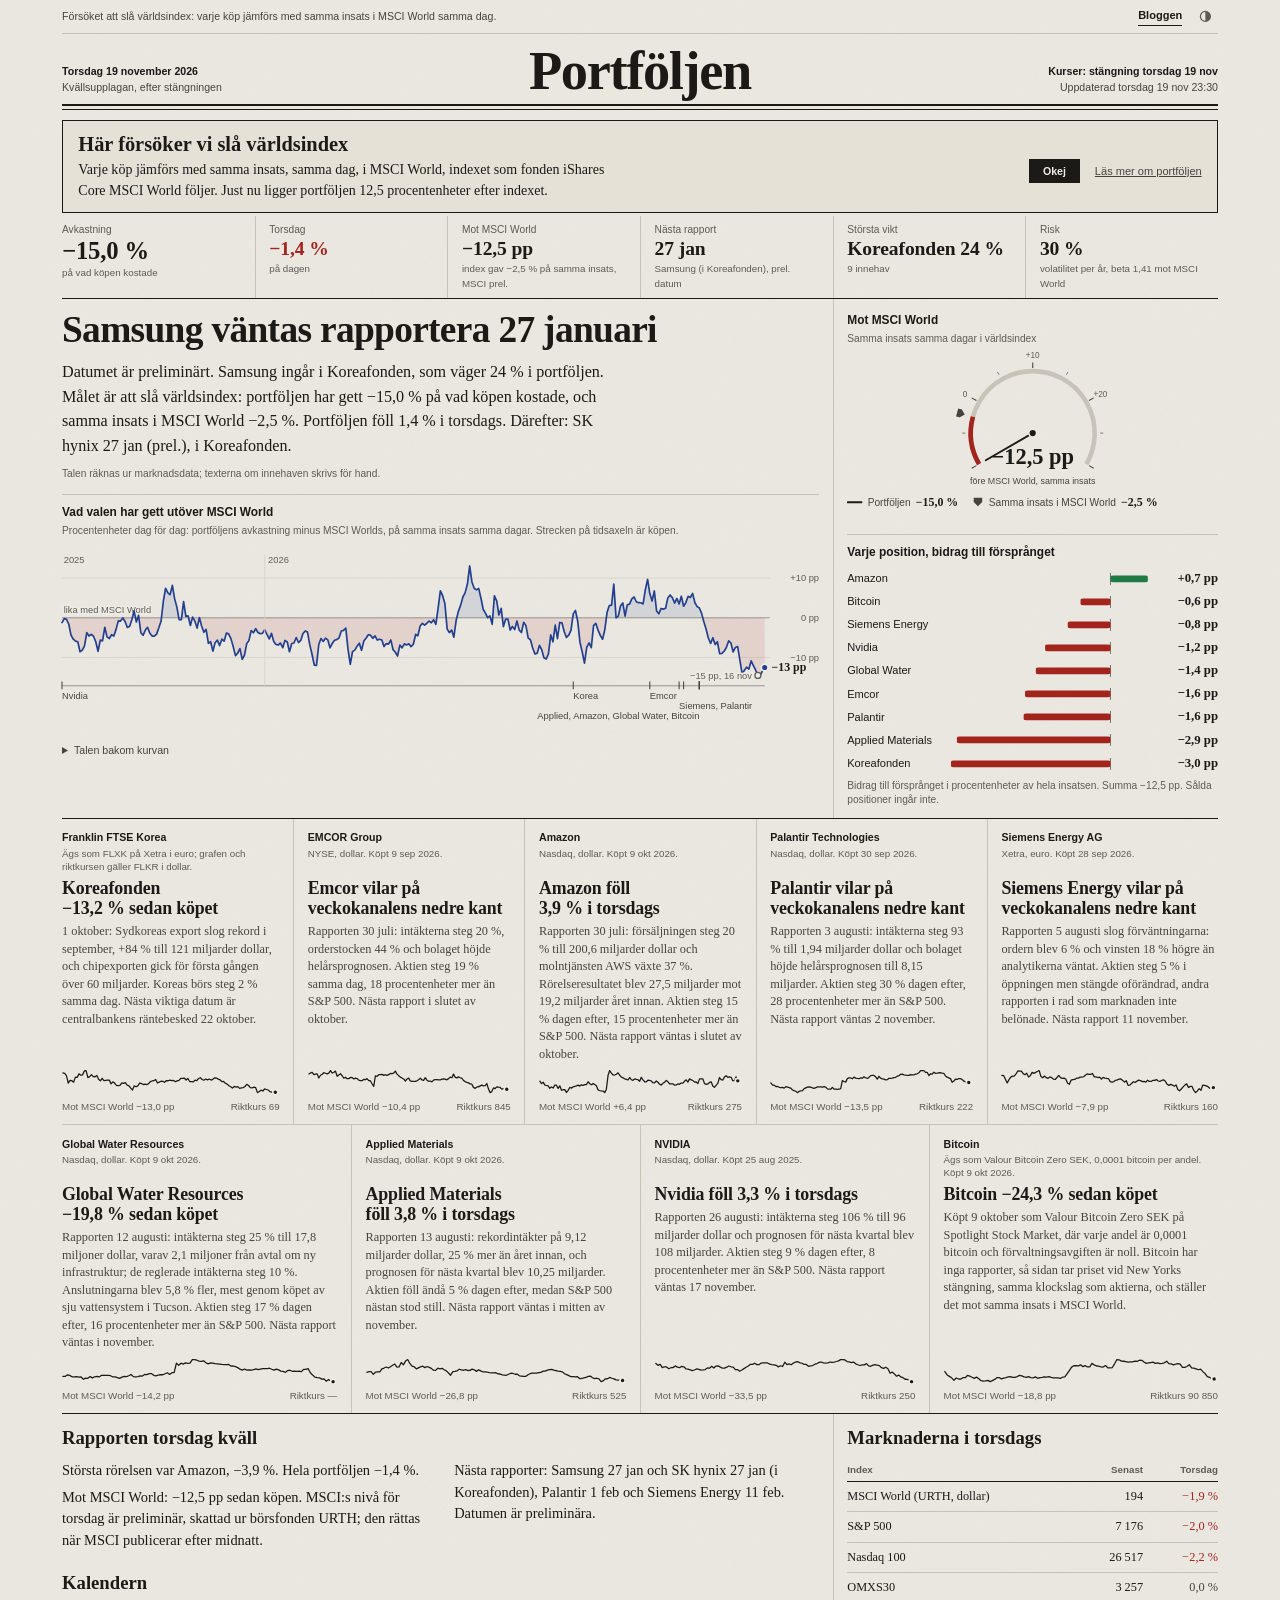
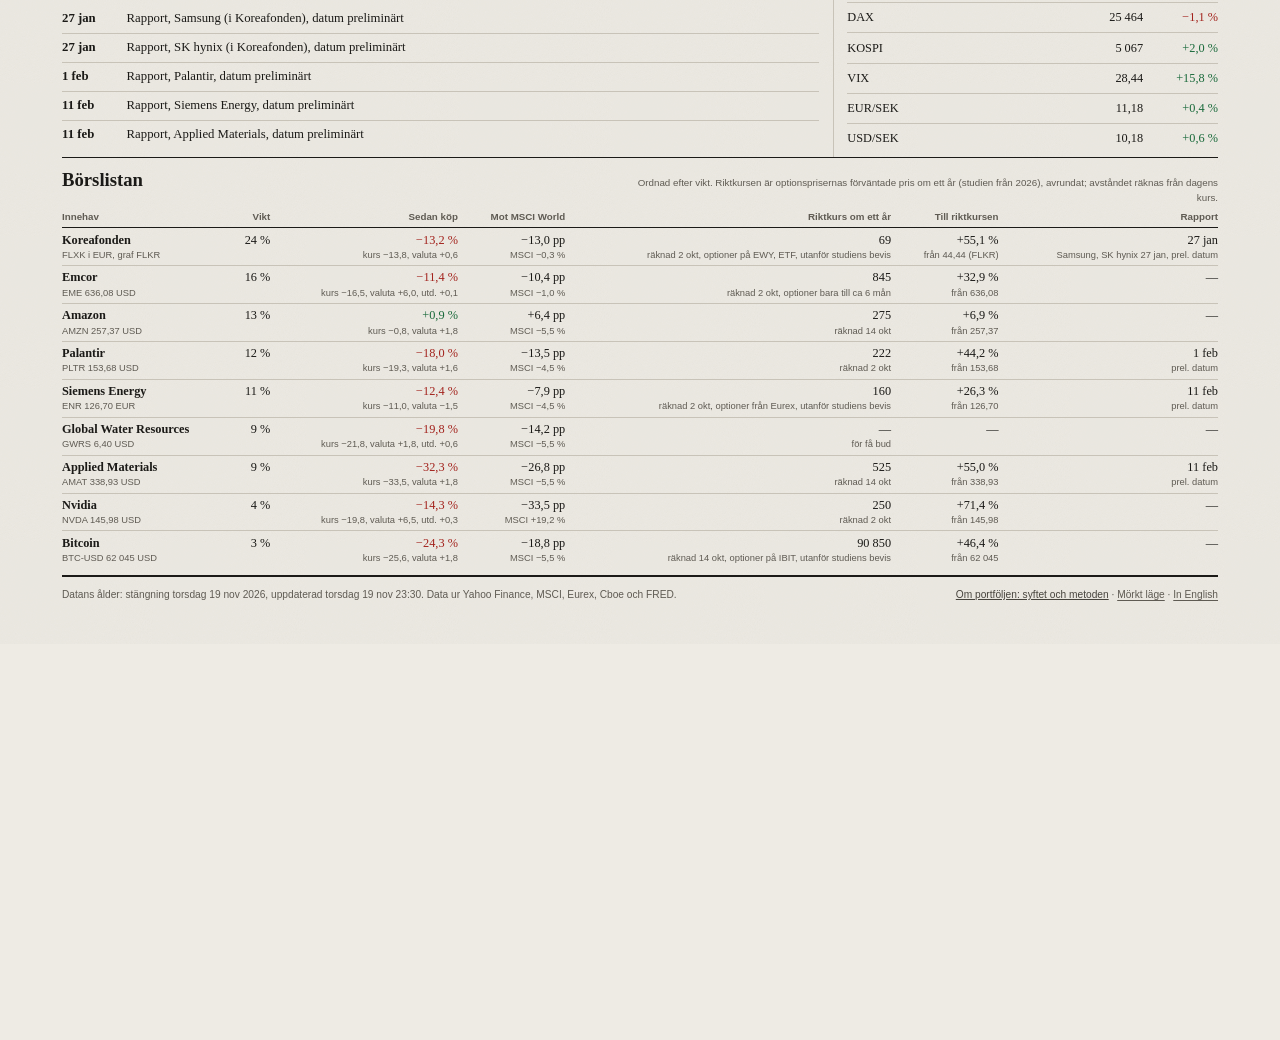
==== commit f0adfcea: "Kvällsupplagan 2026-11-19 (MSCI preliminär)" ====
--- a/index.html
+++ b/index.html
@@ -116,19 +116,19 @@
 </div>
 <div class="forhand" lang="sv">
 <h2>Här försöker vi slå världsindex</h2>
-<p>Varje köp jämförs med samma insats, samma dag, i MSCI World, indexet som fonden iShares Core MSCI World följer. Just nu ligger portföljen 13,4 procentenheter efter indexet.</p>
+<p>Varje köp jämförs med samma insats, samma dag, i MSCI World, indexet som fonden iShares Core MSCI World följer. Just nu ligger portföljen 12,5 procentenheter efter indexet.</p>
 <p><a href="metod.html">Läs mer om portföljen</a></p>
 <h1>Samsung väntas rapportera 27 januari</h1>
-<p>Datumet är preliminärt. Samsung ingår i Koreafonden, som väger 23 % i portföljen. Målet är att slå världsindex: portföljen har gett −13,8 % på vad köpen kostade, och samma insats i MSCI World −0,4 %. Portföljen steg 1,2 % i onsdags. Därefter: SK hynix 27 jan (prel.), i Koreafonden.</p>
+<p>Datumet är preliminärt. Samsung ingår i Koreafonden, som väger 24 % i portföljen. Målet är att slå världsindex: portföljen har gett −15,0 % på vad köpen kostade, och samma insats i MSCI World −2,5 %. Portföljen föll 1,4 % i torsdags. Därefter: SK hynix 27 jan (prel.), i Koreafonden.</p>
 <h2>Portföljen mot världsindex, dag för dag</h2>
 <p>Avkastning på insatsen: portföljen och samma insats i MSCI World samma dagar. Ytan mellan linjerna är försprånget. Dra i grafen för att se en viss dag.</p>
 <h2>Mot MSCI World</h2>
 <p>Samma insats samma dagar i världsindex</p>
 <h2>Varje position, bidrag till försprånget</h2>
-<p>Bidrag till försprånget i procentenheter av hela insatsen. Summa −13,4 pp. Sålda positioner ingår inte.</p>
+<p>Bidrag till försprånget i procentenheter av hela insatsen. Summa −12,5 pp. Sålda positioner ingår inte.</p>
 <p>Franklin FTSE Korea</p>
 <p>Ägs som FLXK på Xetra i euro; grafen och riktkursen gäller FLKR i dollar.</p>
-<h3><a href="position.html#FLKR">Koreafonden −14,5 % sedan köpet</a></h3>
+<h3><a href="position.html#FLKR">Koreafonden −13,2 % sedan köpet</a></h3>
 <p>1 oktober: Sydkoreas export slog rekord i september, +84 % till 121 miljarder dollar, och chipexporten gick för första gången över 60 miljarder. Koreas börs steg 2 % samma dag. Nästa viktiga datum är centralbankens räntebesked 22 oktober.</p>
 <p>EMCOR Group</p>
 <p>NYSE, dollar. Köpt 9 sep 2026.</p>
@@ -136,7 +136,7 @@
 <p>Rapporten 30 juli: intäkterna steg 20 %, orderstocken 44 % och bolaget höjde helårsprognosen. Aktien steg 19 % samma dag, 18 procentenheter mer än S&amp;P 500. Nästa rapport i slutet av oktober.</p>
 <p>Amazon</p>
 <p>Nasdaq, dollar. Köpt 9 okt 2026.</p>
-<h3><a href="position.html#AMZN">Amazon steg 3,8 % i onsdags</a></h3>
+<h3><a href="position.html#AMZN">Amazon föll 3,9 % i torsdags</a></h3>
 <p>Rapporten 30 juli: försäljningen steg 20 % till 200,6 miljarder dollar och molntjänsten AWS växte 37 %. Rörelseresultatet blev 27,5 miljarder mot 19,2 miljarder året innan. Aktien steg 15 % dagen efter, 15 procentenheter mer än S&amp;P 500. Nästa rapport väntas i slutet av oktober.</p>
 <p>Palantir Technologies</p>
 <p>Nasdaq, dollar. Köpt 30 sep 2026.</p>
@@ -148,23 +148,23 @@
 <p>Rapporten 5 augusti slog förväntningarna: ordern blev 6 % och vinsten 18 % högre än analytikerna väntat. Aktien steg 5 % i öppningen men stängde oförändrad, andra rapporten i rad som marknaden inte belönade. Nästa rapport 11 november.</p>
 <p>Global Water Resources</p>
 <p>Nasdaq, dollar. Köpt 9 okt 2026.</p>
-<h3><a href="position.html#GWRS">Global Water Resources −18,6 % sedan köpet</a></h3>
+<h3><a href="position.html#GWRS">Global Water Resources −19,8 % sedan köpet</a></h3>
 <p>Rapporten 12 augusti: intäkterna steg 25 % till 17,8 miljoner dollar, varav 2,1 miljoner från avtal om ny infrastruktur; de reglerade intäkterna steg 10 %. Anslutningarna blev 5,8 % fler, mest genom köpet av sju vattensystem i Tucson. Aktien steg 17 % dagen efter, 16 procentenheter mer än S&amp;P 500. Nästa rapport väntas i november.</p>
 <p>Applied Materials</p>
 <p>Nasdaq, dollar. Köpt 9 okt 2026.</p>
-<h3><a href="position.html#AMAT">Applied Materials −29,5 % sedan köpet</a></h3>
+<h3><a href="position.html#AMAT">Applied Materials föll 3,8 % i torsdags</a></h3>
 <p>Rapporten 13 augusti: rekordintäkter på 9,12 miljarder dollar, 25 % mer än året innan, och prognosen för nästa kvartal blev 10,25 miljarder. Aktien föll ändå 5 % dagen efter, medan S&amp;P 500 nästan stod still. Nästa rapport väntas i mitten av november.</p>
 <p>NVIDIA</p>
 <p>Nasdaq, dollar. Köpt 25 aug 2025.</p>
-<h3><a href="position.html#NVDA">Nvidia vilar på veckokanalens nedre kant</a></h3>
+<h3><a href="position.html#NVDA">Nvidia föll 3,3 % i torsdags</a></h3>
 <p>Rapporten 26 augusti: intäkterna steg 106 % till 96 miljarder dollar och prognosen för nästa kvartal blev 108 miljarder. Aktien steg 9 % dagen efter, 8 procentenheter mer än S&amp;P 500. Nästa rapport väntas 17 november.</p>
 <p>Bitcoin</p>
 <p>Ägs som Valour Bitcoin Zero SEK, 0,0001 bitcoin per andel. Köpt 9 okt 2026.</p>
-<h3><a href="position.html#BTC">Bitcoin −23,5 % sedan köpet</a></h3>
+<h3><a href="position.html#BTC">Bitcoin −24,3 % sedan köpet</a></h3>
 <p>Köpt 9 oktober som Valour Bitcoin Zero SEK på Spotlight Stock Market, där varje andel är 0,0001 bitcoin och förvaltningsavgiften är noll. Bitcoin har inga rapporter, så sidan tar priset vid New Yorks stängning, samma klockslag som aktierna, och ställer det mot samma insats i MSCI World.</p>
-<h2>Rapporten onsdag kväll</h2>
-<p>Största rörelsen var Amazon, +3,8 %. Hela portföljen +1,2 %.</p>
-<p>Mot MSCI World: −13,4 pp sedan köpen.</p>
+<h2>Rapporten torsdag kväll</h2>
+<p>Största rörelsen var Amazon, −3,9 %. Hela portföljen −1,4 %.</p>
+<p>Mot MSCI World: −12,5 pp sedan köpen. MSCI:s nivå för torsdag är preliminär, skattad ur börsfonden URTH; den rättas när MSCI publicerar efter midnatt.</p>
 <p>Nästa rapporter: Samsung 27 jan och SK hynix 27 jan (i Koreafonden), Palantir 1 feb och Siemens Energy 11 feb. Datumen är preliminära.</p>
 <h2>Kalendern</h2>
 <ul>
@@ -174,7 +174,7 @@
 <li>11 febRapport, Siemens Energy, datum preliminärt</li>
 <li>11 febRapport, Applied Materials, datum preliminärt</li>
 </ul>
-<h2>Marknaderna i onsdags</h2>
+<h2>Marknaderna i torsdags</h2>
 <h2>Börslistan</h2>
 <p>Ordnad efter vikt. Riktkursen är optionsprisernas förväntade pris om ett år (studien från 2026), avrundat; avståndet räknas från dagens kurs.</p>
 </div>
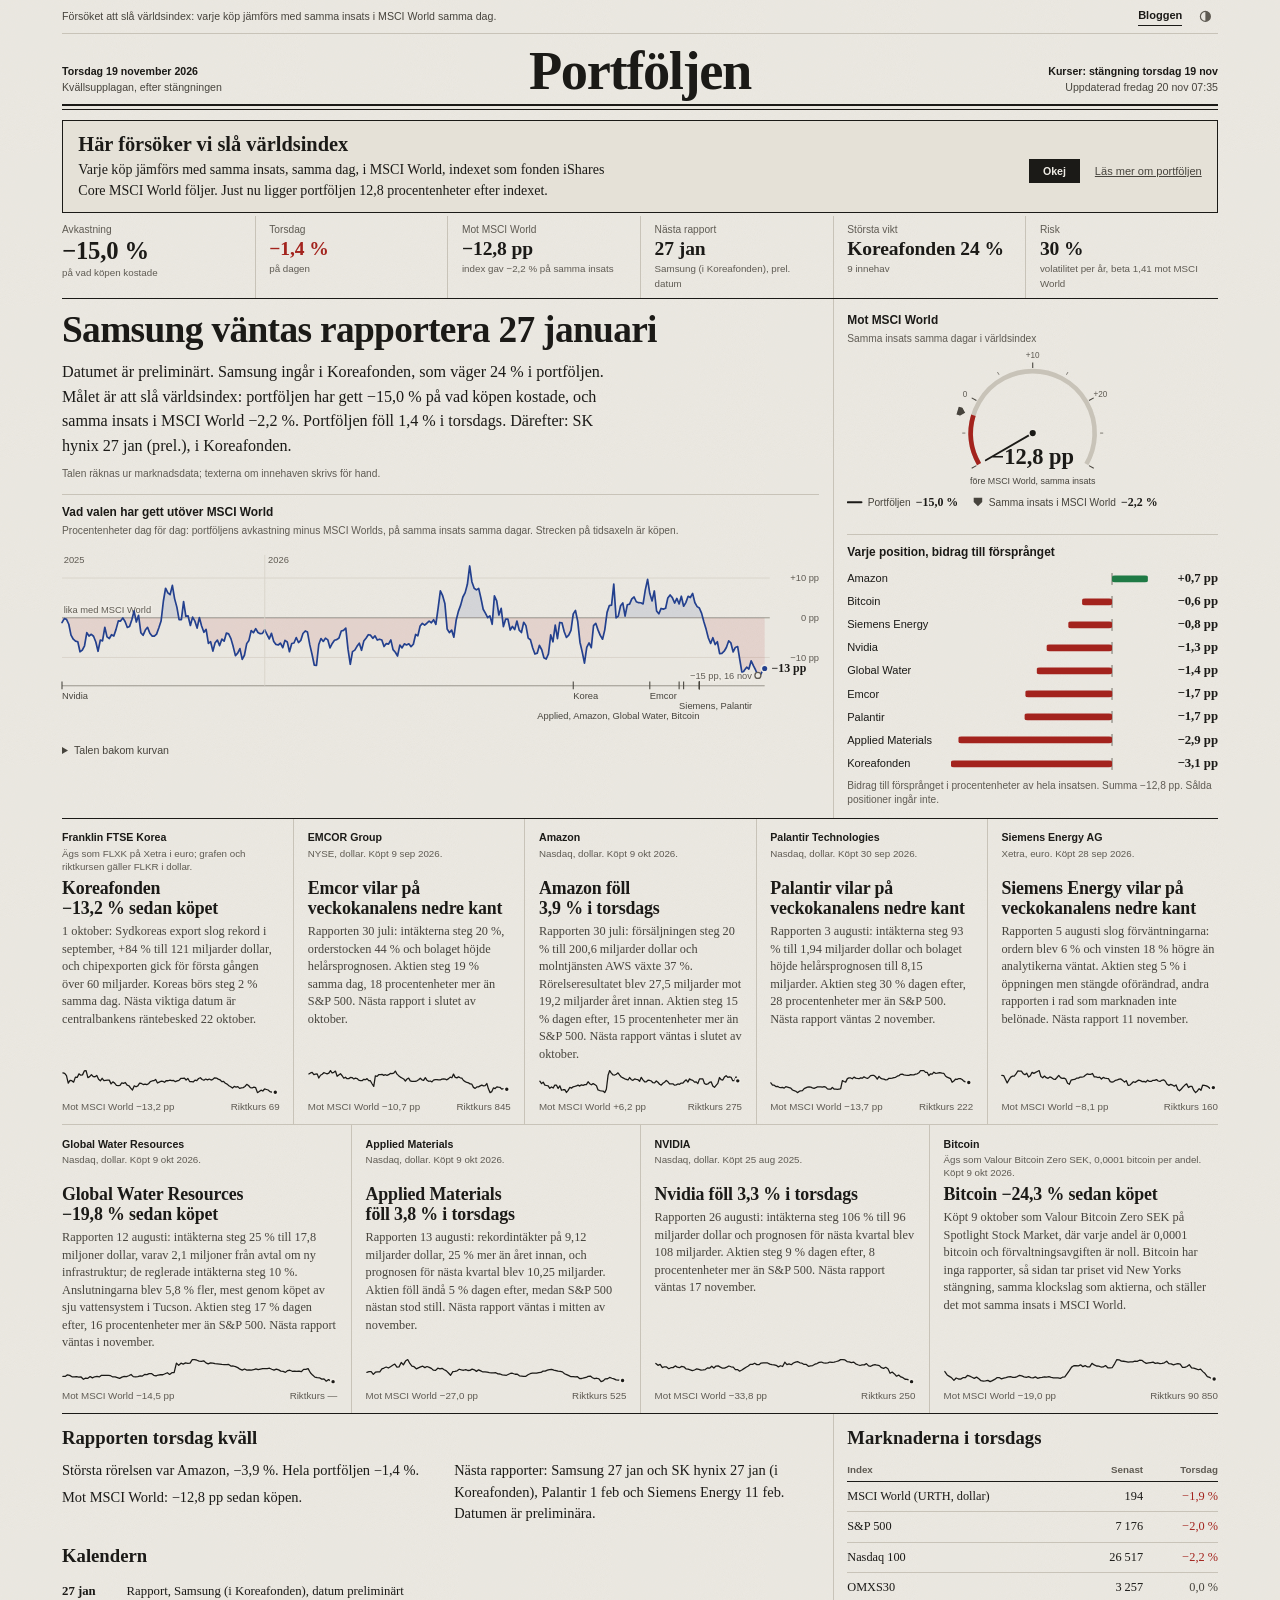
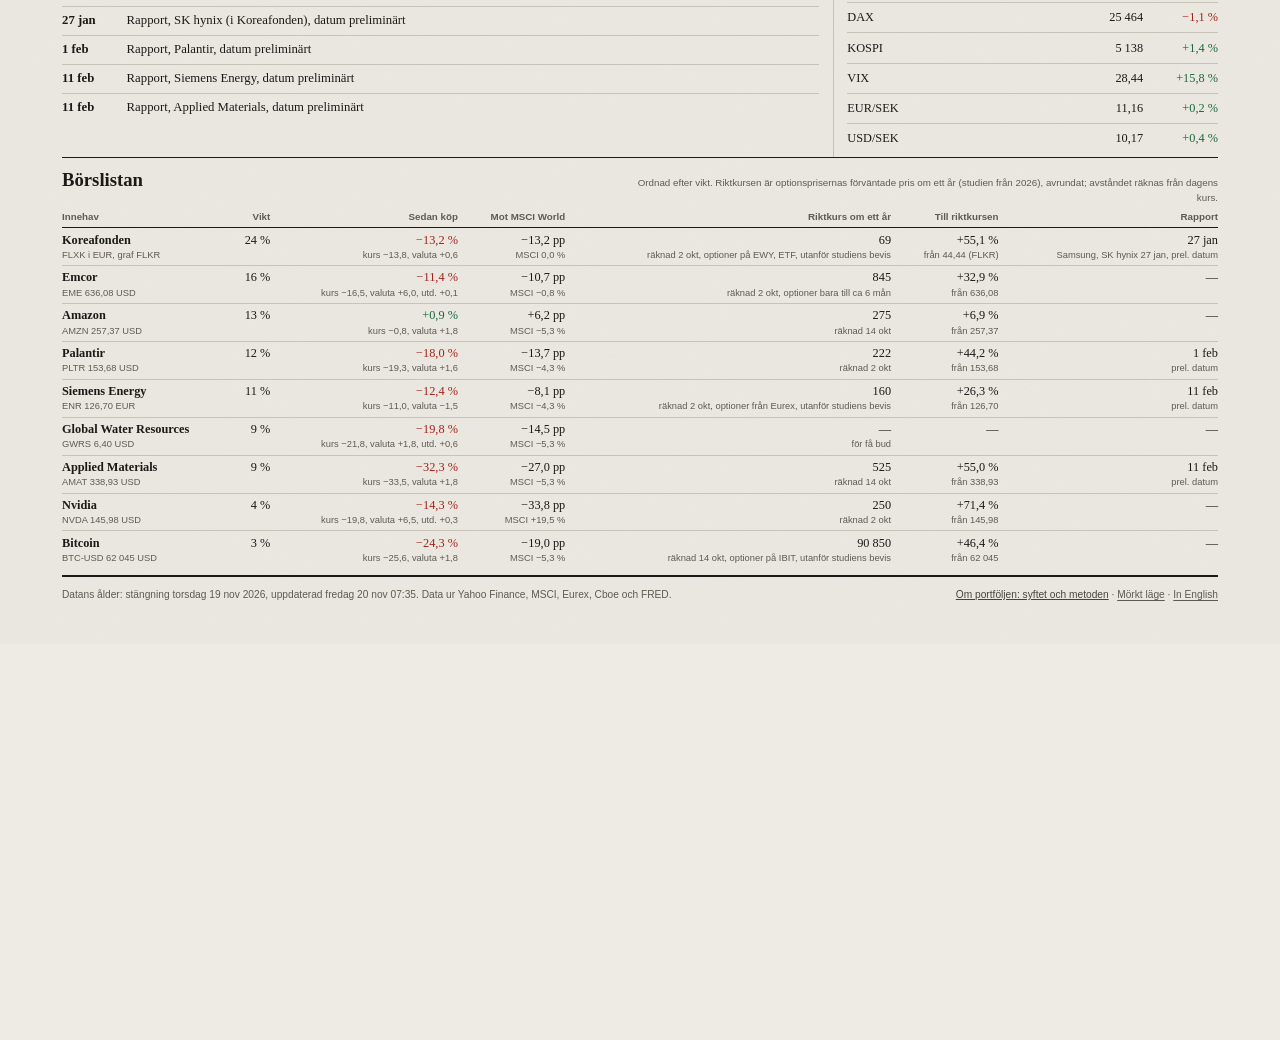
==== commit 59fca604: "Kvällsupplagan 2026-11-19: MSCI:s egen nivå" ====
--- a/index.html
+++ b/index.html
@@ -116,16 +116,16 @@
 </div>
 <div class="forhand" lang="sv">
 <h2>Här försöker vi slå världsindex</h2>
-<p>Varje köp jämförs med samma insats, samma dag, i MSCI World, indexet som fonden iShares Core MSCI World följer. Just nu ligger portföljen 12,5 procentenheter efter indexet.</p>
+<p>Varje köp jämförs med samma insats, samma dag, i MSCI World, indexet som fonden iShares Core MSCI World följer. Just nu ligger portföljen 12,8 procentenheter efter indexet.</p>
 <p><a href="metod.html">Läs mer om portföljen</a></p>
 <h1>Samsung väntas rapportera 27 januari</h1>
-<p>Datumet är preliminärt. Samsung ingår i Koreafonden, som väger 24 % i portföljen. Målet är att slå världsindex: portföljen har gett −15,0 % på vad köpen kostade, och samma insats i MSCI World −2,5 %. Portföljen föll 1,4 % i torsdags. Därefter: SK hynix 27 jan (prel.), i Koreafonden.</p>
+<p>Datumet är preliminärt. Samsung ingår i Koreafonden, som väger 24 % i portföljen. Målet är att slå världsindex: portföljen har gett −15,0 % på vad köpen kostade, och samma insats i MSCI World −2,2 %. Portföljen föll 1,4 % i torsdags. Därefter: SK hynix 27 jan (prel.), i Koreafonden.</p>
 <h2>Portföljen mot världsindex, dag för dag</h2>
 <p>Avkastning på insatsen: portföljen och samma insats i MSCI World samma dagar. Ytan mellan linjerna är försprånget. Dra i grafen för att se en viss dag.</p>
 <h2>Mot MSCI World</h2>
 <p>Samma insats samma dagar i världsindex</p>
 <h2>Varje position, bidrag till försprånget</h2>
-<p>Bidrag till försprånget i procentenheter av hela insatsen. Summa −12,5 pp. Sålda positioner ingår inte.</p>
+<p>Bidrag till försprånget i procentenheter av hela insatsen. Summa −12,8 pp. Sålda positioner ingår inte.</p>
 <p>Franklin FTSE Korea</p>
 <p>Ägs som FLXK på Xetra i euro; grafen och riktkursen gäller FLKR i dollar.</p>
 <h3><a href="position.html#FLKR">Koreafonden −13,2 % sedan köpet</a></h3>
@@ -164,7 +164,7 @@
 <p>Köpt 9 oktober som Valour Bitcoin Zero SEK på Spotlight Stock Market, där varje andel är 0,0001 bitcoin och förvaltningsavgiften är noll. Bitcoin har inga rapporter, så sidan tar priset vid New Yorks stängning, samma klockslag som aktierna, och ställer det mot samma insats i MSCI World.</p>
 <h2>Rapporten torsdag kväll</h2>
 <p>Största rörelsen var Amazon, −3,9 %. Hela portföljen −1,4 %.</p>
-<p>Mot MSCI World: −12,5 pp sedan köpen. MSCI:s nivå för torsdag är preliminär, skattad ur börsfonden URTH; den rättas när MSCI publicerar efter midnatt.</p>
+<p>Mot MSCI World: −12,8 pp sedan köpen.</p>
 <p>Nästa rapporter: Samsung 27 jan och SK hynix 27 jan (i Koreafonden), Palantir 1 feb och Siemens Energy 11 feb. Datumen är preliminära.</p>
 <h2>Kalendern</h2>
 <ul>
--- a/fonts/fonts.css
+++ b/fonts/fonts.css
@@ -1,4 +1,4 @@
-/* Libre Franklin och Newsreader, SIL Open Font License 1.1 (OFL-*.txt i den här mappen). Hämtade från Google Fonts 2026-11-19 och serverade härifrån. */
+/* Libre Franklin och Newsreader, SIL Open Font License 1.1 (OFL-*.txt i den här mappen). Hämtade från Google Fonts 2026-11-20 och serverade härifrån. */
 /* cyrillic-ext */
 @font-face {
   font-family: 'Libre Franklin';
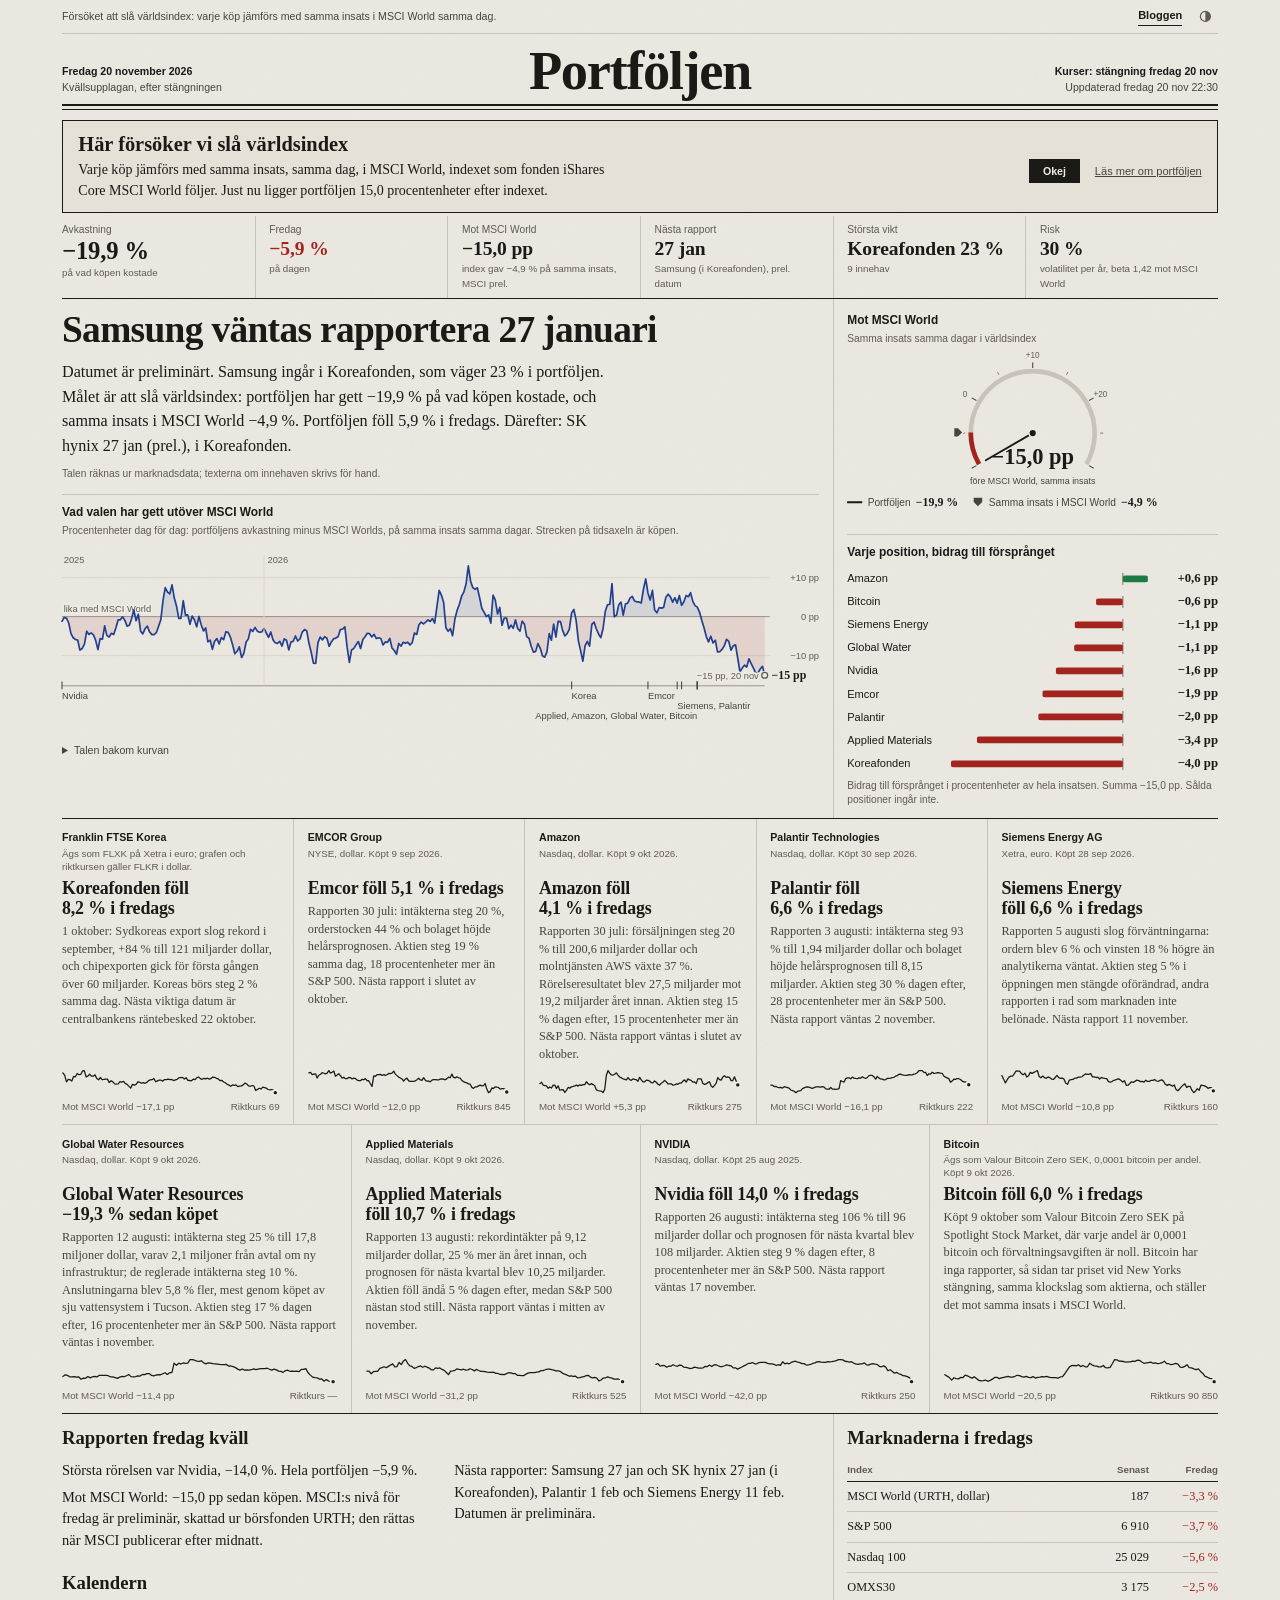
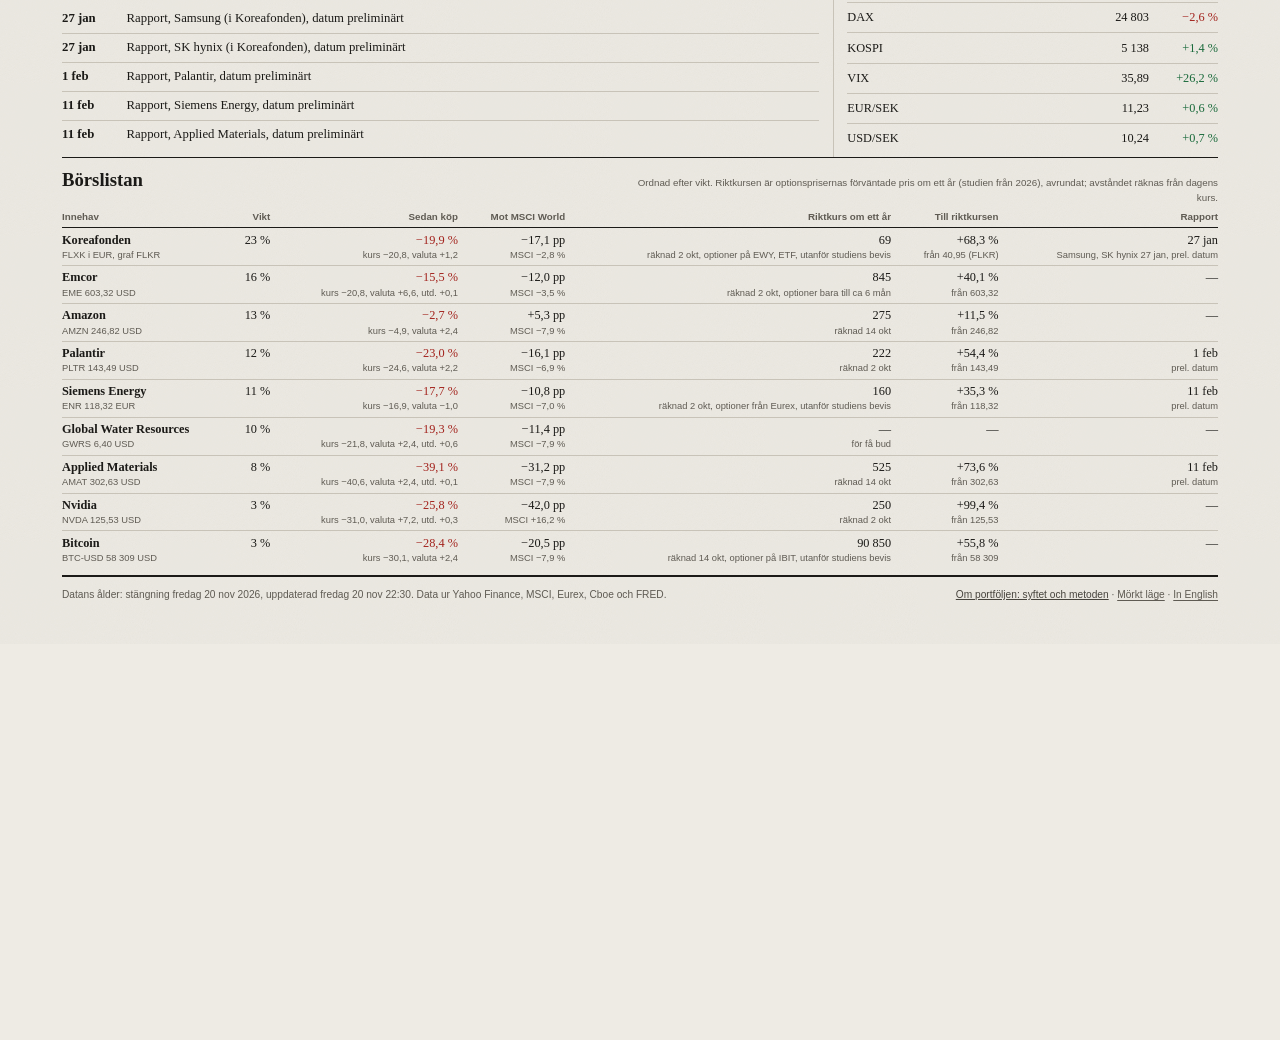
==== commit bcc1a9a9: "Kvällsupplagan 2026-11-20 (MSCI preliminär)" ====
--- a/index.html
+++ b/index.html
@@ -116,55 +116,55 @@
 </div>
 <div class="forhand" lang="sv">
 <h2>Här försöker vi slå världsindex</h2>
-<p>Varje köp jämförs med samma insats, samma dag, i MSCI World, indexet som fonden iShares Core MSCI World följer. Just nu ligger portföljen 12,8 procentenheter efter indexet.</p>
+<p>Varje köp jämförs med samma insats, samma dag, i MSCI World, indexet som fonden iShares Core MSCI World följer. Just nu ligger portföljen 15,0 procentenheter efter indexet.</p>
 <p><a href="metod.html">Läs mer om portföljen</a></p>
 <h1>Samsung väntas rapportera 27 januari</h1>
-<p>Datumet är preliminärt. Samsung ingår i Koreafonden, som väger 24 % i portföljen. Målet är att slå världsindex: portföljen har gett −15,0 % på vad köpen kostade, och samma insats i MSCI World −2,2 %. Portföljen föll 1,4 % i torsdags. Därefter: SK hynix 27 jan (prel.), i Koreafonden.</p>
+<p>Datumet är preliminärt. Samsung ingår i Koreafonden, som väger 23 % i portföljen. Målet är att slå världsindex: portföljen har gett −19,9 % på vad köpen kostade, och samma insats i MSCI World −4,9 %. Portföljen föll 5,9 % i fredags. Därefter: SK hynix 27 jan (prel.), i Koreafonden.</p>
 <h2>Portföljen mot världsindex, dag för dag</h2>
 <p>Avkastning på insatsen: portföljen och samma insats i MSCI World samma dagar. Ytan mellan linjerna är försprånget. Dra i grafen för att se en viss dag.</p>
 <h2>Mot MSCI World</h2>
 <p>Samma insats samma dagar i världsindex</p>
 <h2>Varje position, bidrag till försprånget</h2>
-<p>Bidrag till försprånget i procentenheter av hela insatsen. Summa −12,8 pp. Sålda positioner ingår inte.</p>
+<p>Bidrag till försprånget i procentenheter av hela insatsen. Summa −15,0 pp. Sålda positioner ingår inte.</p>
 <p>Franklin FTSE Korea</p>
 <p>Ägs som FLXK på Xetra i euro; grafen och riktkursen gäller FLKR i dollar.</p>
-<h3><a href="position.html#FLKR">Koreafonden −13,2 % sedan köpet</a></h3>
+<h3><a href="position.html#FLKR">Koreafonden föll 8,2 % i fredags</a></h3>
 <p>1 oktober: Sydkoreas export slog rekord i september, +84 % till 121 miljarder dollar, och chipexporten gick för första gången över 60 miljarder. Koreas börs steg 2 % samma dag. Nästa viktiga datum är centralbankens räntebesked 22 oktober.</p>
 <p>EMCOR Group</p>
 <p>NYSE, dollar. Köpt 9 sep 2026.</p>
-<h3><a href="position.html#EME">Emcor vilar på veckokanalens nedre kant</a></h3>
+<h3><a href="position.html#EME">Emcor föll 5,1 % i fredags</a></h3>
 <p>Rapporten 30 juli: intäkterna steg 20 %, orderstocken 44 % och bolaget höjde helårsprognosen. Aktien steg 19 % samma dag, 18 procentenheter mer än S&amp;P 500. Nästa rapport i slutet av oktober.</p>
 <p>Amazon</p>
 <p>Nasdaq, dollar. Köpt 9 okt 2026.</p>
-<h3><a href="position.html#AMZN">Amazon föll 3,9 % i torsdags</a></h3>
+<h3><a href="position.html#AMZN">Amazon föll 4,1 % i fredags</a></h3>
 <p>Rapporten 30 juli: försäljningen steg 20 % till 200,6 miljarder dollar och molntjänsten AWS växte 37 %. Rörelseresultatet blev 27,5 miljarder mot 19,2 miljarder året innan. Aktien steg 15 % dagen efter, 15 procentenheter mer än S&amp;P 500. Nästa rapport väntas i slutet av oktober.</p>
 <p>Palantir Technologies</p>
 <p>Nasdaq, dollar. Köpt 30 sep 2026.</p>
-<h3><a href="position.html#PLTR">Palantir vilar på veckokanalens nedre kant</a></h3>
+<h3><a href="position.html#PLTR">Palantir föll 6,6 % i fredags</a></h3>
 <p>Rapporten 3 augusti: intäkterna steg 93 % till 1,94 miljarder dollar och bolaget höjde helårsprognosen till 8,15 miljarder. Aktien steg 30 % dagen efter, 28 procentenheter mer än S&amp;P 500. Nästa rapport väntas 2 november.</p>
 <p>Siemens Energy AG</p>
 <p>Xetra, euro. Köpt 28 sep 2026.</p>
-<h3><a href="position.html#ENR">Siemens Energy vilar på veckokanalens nedre kant</a></h3>
+<h3><a href="position.html#ENR">Siemens Energy föll 6,6 % i fredags</a></h3>
 <p>Rapporten 5 augusti slog förväntningarna: ordern blev 6 % och vinsten 18 % högre än analytikerna väntat. Aktien steg 5 % i öppningen men stängde oförändrad, andra rapporten i rad som marknaden inte belönade. Nästa rapport 11 november.</p>
 <p>Global Water Resources</p>
 <p>Nasdaq, dollar. Köpt 9 okt 2026.</p>
-<h3><a href="position.html#GWRS">Global Water Resources −19,8 % sedan köpet</a></h3>
+<h3><a href="position.html#GWRS">Global Water Resources −19,3 % sedan köpet</a></h3>
 <p>Rapporten 12 augusti: intäkterna steg 25 % till 17,8 miljoner dollar, varav 2,1 miljoner från avtal om ny infrastruktur; de reglerade intäkterna steg 10 %. Anslutningarna blev 5,8 % fler, mest genom köpet av sju vattensystem i Tucson. Aktien steg 17 % dagen efter, 16 procentenheter mer än S&amp;P 500. Nästa rapport väntas i november.</p>
 <p>Applied Materials</p>
 <p>Nasdaq, dollar. Köpt 9 okt 2026.</p>
-<h3><a href="position.html#AMAT">Applied Materials föll 3,8 % i torsdags</a></h3>
+<h3><a href="position.html#AMAT">Applied Materials föll 10,7 % i fredags</a></h3>
 <p>Rapporten 13 augusti: rekordintäkter på 9,12 miljarder dollar, 25 % mer än året innan, och prognosen för nästa kvartal blev 10,25 miljarder. Aktien föll ändå 5 % dagen efter, medan S&amp;P 500 nästan stod still. Nästa rapport väntas i mitten av november.</p>
 <p>NVIDIA</p>
 <p>Nasdaq, dollar. Köpt 25 aug 2025.</p>
-<h3><a href="position.html#NVDA">Nvidia föll 3,3 % i torsdags</a></h3>
+<h3><a href="position.html#NVDA">Nvidia föll 14,0 % i fredags</a></h3>
 <p>Rapporten 26 augusti: intäkterna steg 106 % till 96 miljarder dollar och prognosen för nästa kvartal blev 108 miljarder. Aktien steg 9 % dagen efter, 8 procentenheter mer än S&amp;P 500. Nästa rapport väntas 17 november.</p>
 <p>Bitcoin</p>
 <p>Ägs som Valour Bitcoin Zero SEK, 0,0001 bitcoin per andel. Köpt 9 okt 2026.</p>
-<h3><a href="position.html#BTC">Bitcoin −24,3 % sedan köpet</a></h3>
+<h3><a href="position.html#BTC">Bitcoin föll 6,0 % i fredags</a></h3>
 <p>Köpt 9 oktober som Valour Bitcoin Zero SEK på Spotlight Stock Market, där varje andel är 0,0001 bitcoin och förvaltningsavgiften är noll. Bitcoin har inga rapporter, så sidan tar priset vid New Yorks stängning, samma klockslag som aktierna, och ställer det mot samma insats i MSCI World.</p>
-<h2>Rapporten torsdag kväll</h2>
-<p>Största rörelsen var Amazon, −3,9 %. Hela portföljen −1,4 %.</p>
-<p>Mot MSCI World: −12,8 pp sedan köpen.</p>
+<h2>Rapporten fredag kväll</h2>
+<p>Största rörelsen var Nvidia, −14,0 %. Hela portföljen −5,9 %.</p>
+<p>Mot MSCI World: −15,0 pp sedan köpen. MSCI:s nivå för fredag är preliminär, skattad ur börsfonden URTH; den rättas när MSCI publicerar efter midnatt.</p>
 <p>Nästa rapporter: Samsung 27 jan och SK hynix 27 jan (i Koreafonden), Palantir 1 feb och Siemens Energy 11 feb. Datumen är preliminära.</p>
 <h2>Kalendern</h2>
 <ul>
@@ -174,7 +174,7 @@
 <li>11 febRapport, Siemens Energy, datum preliminärt</li>
 <li>11 febRapport, Applied Materials, datum preliminärt</li>
 </ul>
-<h2>Marknaderna i torsdags</h2>
+<h2>Marknaderna i fredags</h2>
 <h2>Börslistan</h2>
 <p>Ordnad efter vikt. Riktkursen är optionsprisernas förväntade pris om ett år (studien från 2026), avrundat; avståndet räknas från dagens kurs.</p>
 </div>
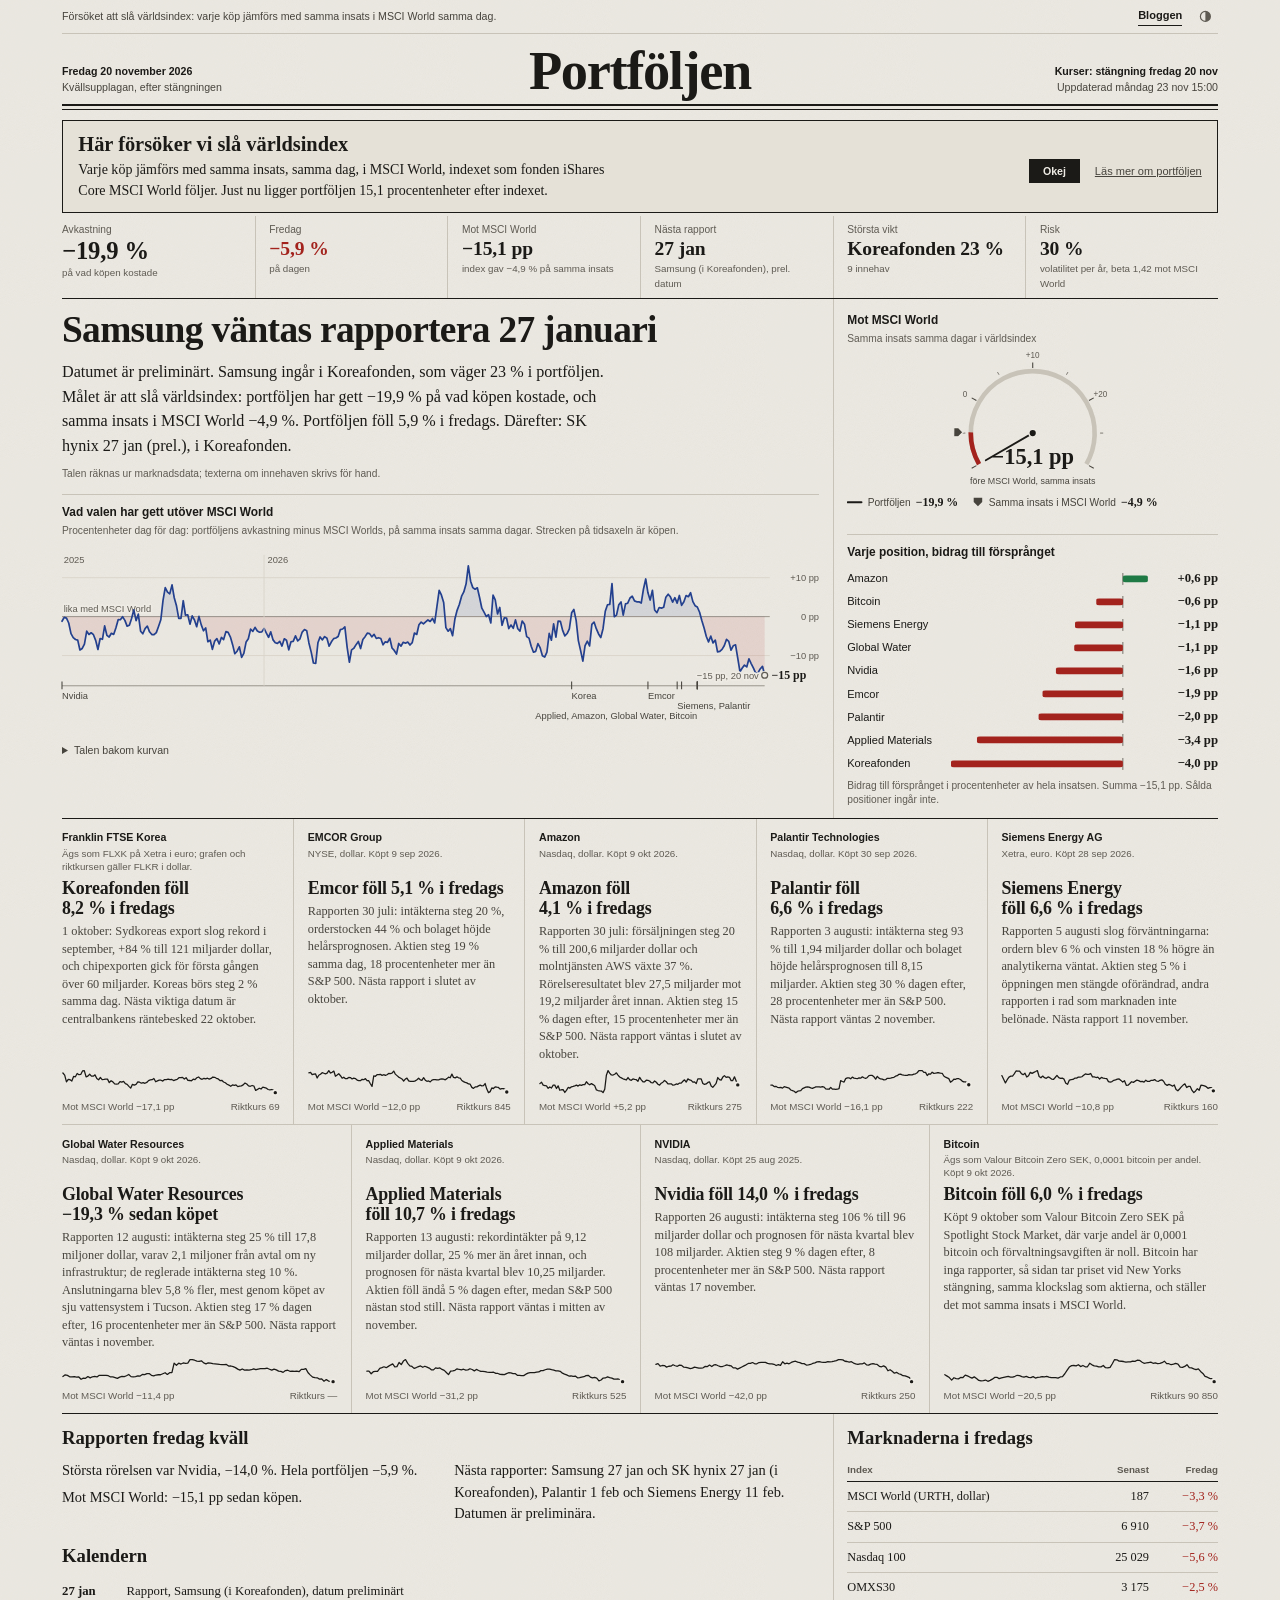
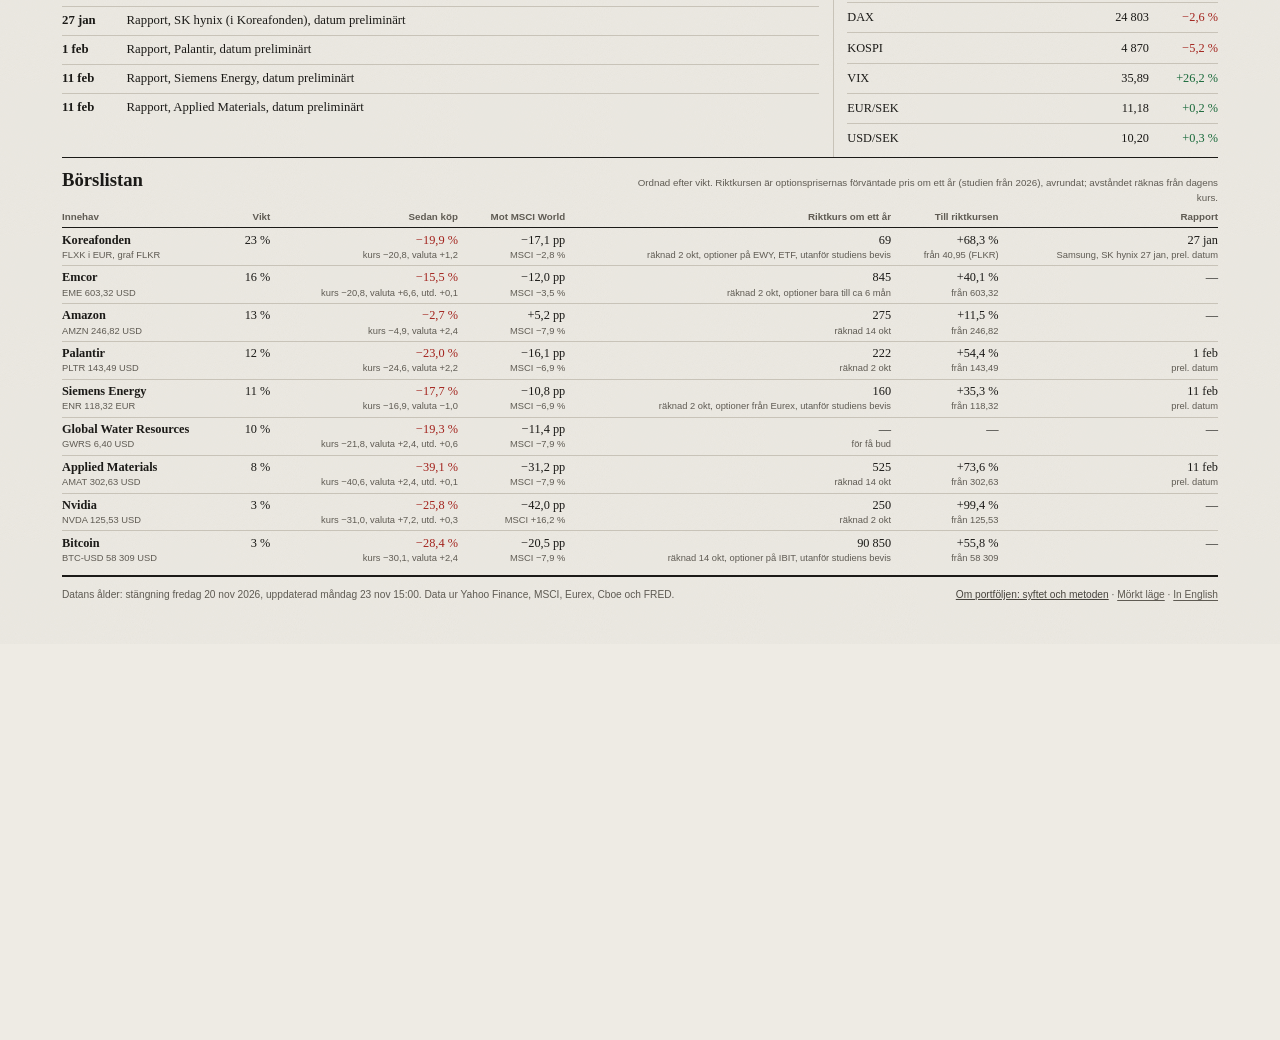
==== commit 89a441b8: "Kvällsupplagan 2026-11-20: MSCI:s egen nivå" ====
--- a/index.html
+++ b/index.html
@@ -116,7 +116,7 @@
 </div>
 <div class="forhand" lang="sv">
 <h2>Här försöker vi slå världsindex</h2>
-<p>Varje köp jämförs med samma insats, samma dag, i MSCI World, indexet som fonden iShares Core MSCI World följer. Just nu ligger portföljen 15,0 procentenheter efter indexet.</p>
+<p>Varje köp jämförs med samma insats, samma dag, i MSCI World, indexet som fonden iShares Core MSCI World följer. Just nu ligger portföljen 15,1 procentenheter efter indexet.</p>
 <p><a href="metod.html">Läs mer om portföljen</a></p>
 <h1>Samsung väntas rapportera 27 januari</h1>
 <p>Datumet är preliminärt. Samsung ingår i Koreafonden, som väger 23 % i portföljen. Målet är att slå världsindex: portföljen har gett −19,9 % på vad köpen kostade, och samma insats i MSCI World −4,9 %. Portföljen föll 5,9 % i fredags. Därefter: SK hynix 27 jan (prel.), i Koreafonden.</p>
@@ -125,7 +125,7 @@
 <h2>Mot MSCI World</h2>
 <p>Samma insats samma dagar i världsindex</p>
 <h2>Varje position, bidrag till försprånget</h2>
-<p>Bidrag till försprånget i procentenheter av hela insatsen. Summa −15,0 pp. Sålda positioner ingår inte.</p>
+<p>Bidrag till försprånget i procentenheter av hela insatsen. Summa −15,1 pp. Sålda positioner ingår inte.</p>
 <p>Franklin FTSE Korea</p>
 <p>Ägs som FLXK på Xetra i euro; grafen och riktkursen gäller FLKR i dollar.</p>
 <h3><a href="position.html#FLKR">Koreafonden föll 8,2 % i fredags</a></h3>
@@ -164,7 +164,7 @@
 <p>Köpt 9 oktober som Valour Bitcoin Zero SEK på Spotlight Stock Market, där varje andel är 0,0001 bitcoin och förvaltningsavgiften är noll. Bitcoin har inga rapporter, så sidan tar priset vid New Yorks stängning, samma klockslag som aktierna, och ställer det mot samma insats i MSCI World.</p>
 <h2>Rapporten fredag kväll</h2>
 <p>Största rörelsen var Nvidia, −14,0 %. Hela portföljen −5,9 %.</p>
-<p>Mot MSCI World: −15,0 pp sedan köpen. MSCI:s nivå för fredag är preliminär, skattad ur börsfonden URTH; den rättas när MSCI publicerar efter midnatt.</p>
+<p>Mot MSCI World: −15,1 pp sedan köpen.</p>
 <p>Nästa rapporter: Samsung 27 jan och SK hynix 27 jan (i Koreafonden), Palantir 1 feb och Siemens Energy 11 feb. Datumen är preliminära.</p>
 <h2>Kalendern</h2>
 <ul>
--- a/fonts/fonts.css
+++ b/fonts/fonts.css
@@ -1,4 +1,4 @@
-/* Libre Franklin och Newsreader, SIL Open Font License 1.1 (OFL-*.txt i den här mappen). Hämtade från Google Fonts 2026-11-20 och serverade härifrån. */
+/* Libre Franklin och Newsreader, SIL Open Font License 1.1 (OFL-*.txt i den här mappen). Hämtade från Google Fonts 2026-11-23 och serverade härifrån. */
 /* cyrillic-ext */
 @font-face {
   font-family: 'Libre Franklin';
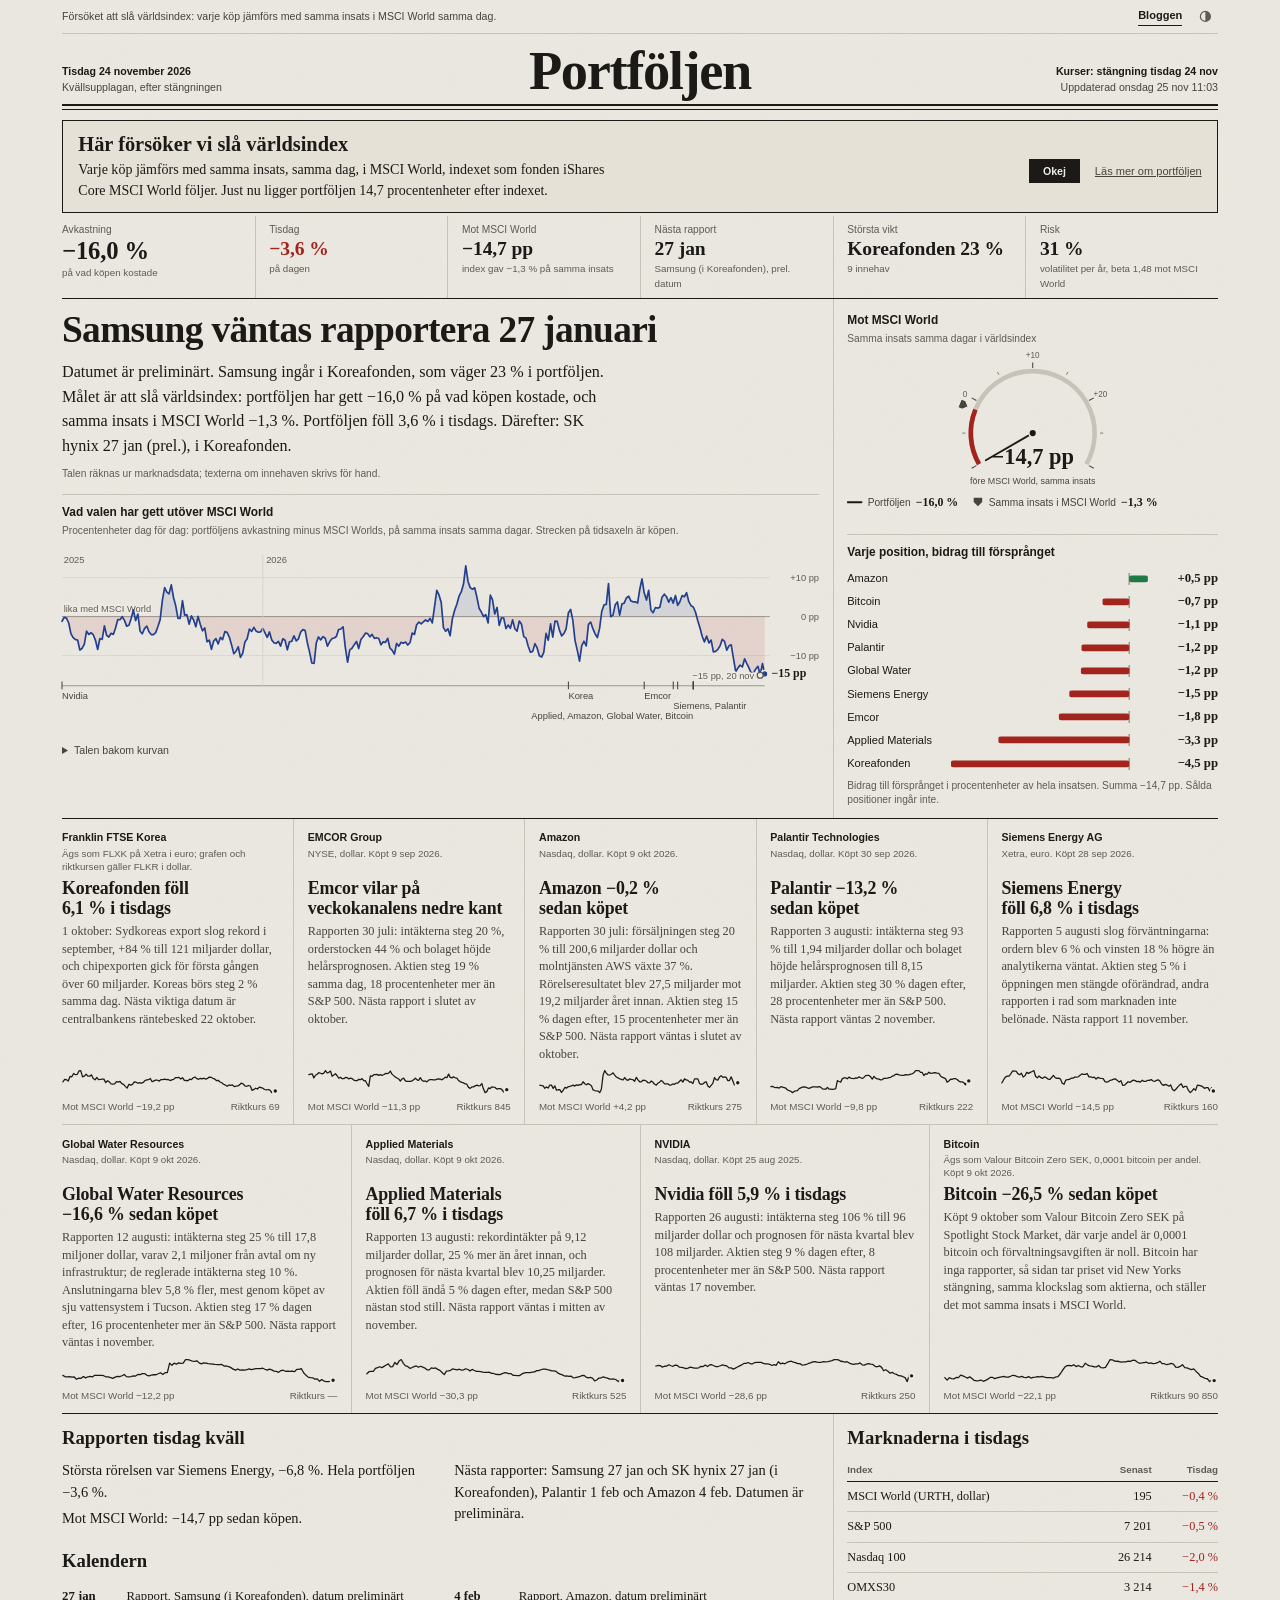
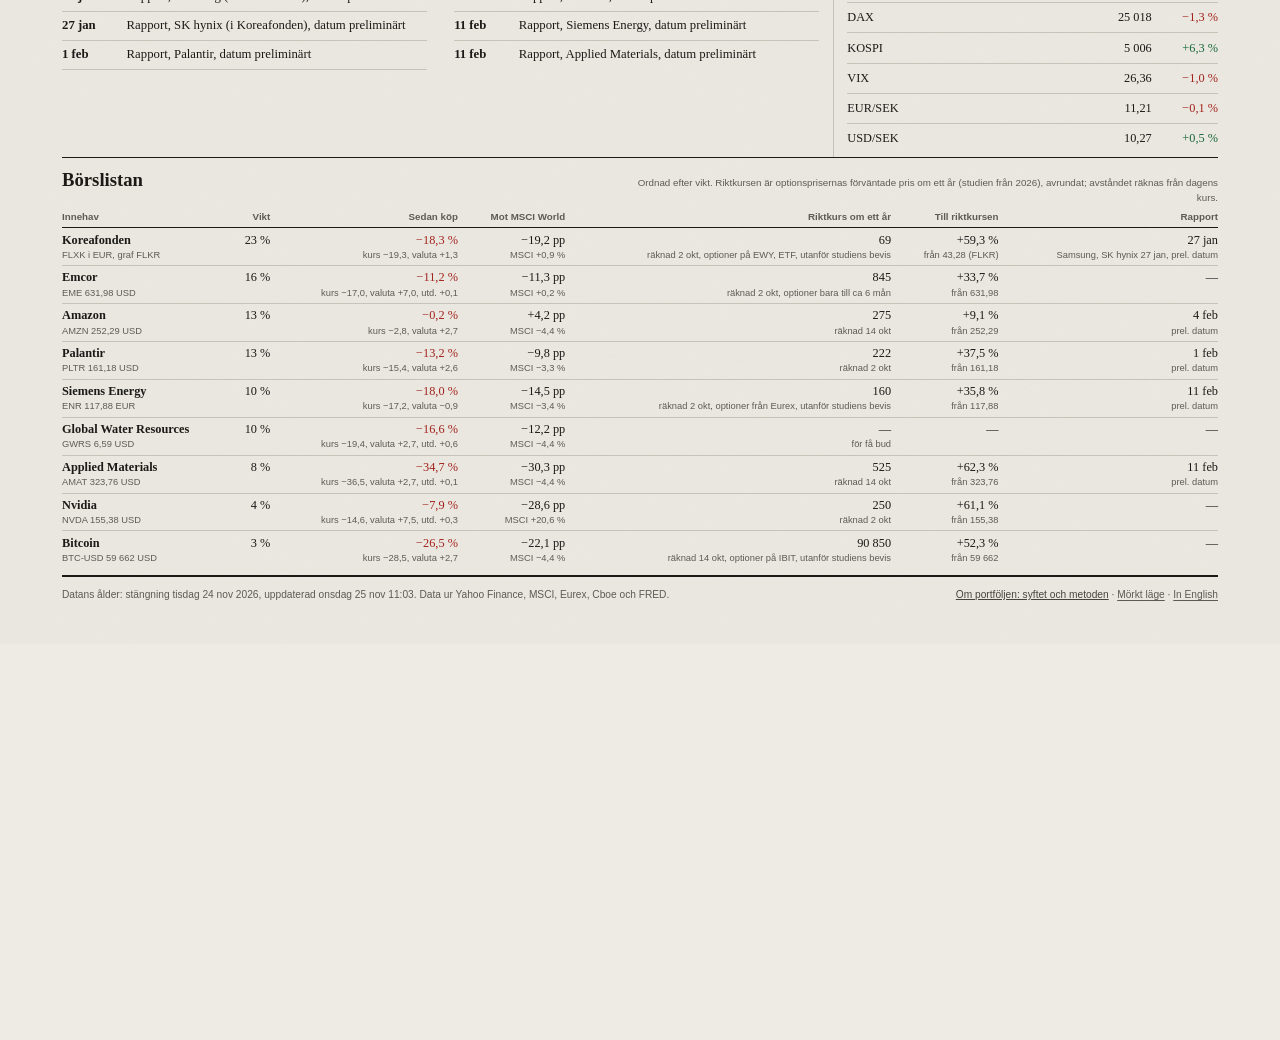
==== commit c90a296e: "Kvällsupplagan 2026-11-24" ====
--- a/index.html
+++ b/index.html
@@ -116,65 +116,66 @@
 </div>
 <div class="forhand" lang="sv">
 <h2>Här försöker vi slå världsindex</h2>
-<p>Varje köp jämförs med samma insats, samma dag, i MSCI World, indexet som fonden iShares Core MSCI World följer. Just nu ligger portföljen 15,1 procentenheter efter indexet.</p>
+<p>Varje köp jämförs med samma insats, samma dag, i MSCI World, indexet som fonden iShares Core MSCI World följer. Just nu ligger portföljen 14,7 procentenheter efter indexet.</p>
 <p><a href="metod.html">Läs mer om portföljen</a></p>
 <h1>Samsung väntas rapportera 27 januari</h1>
-<p>Datumet är preliminärt. Samsung ingår i Koreafonden, som väger 23 % i portföljen. Målet är att slå världsindex: portföljen har gett −19,9 % på vad köpen kostade, och samma insats i MSCI World −4,9 %. Portföljen föll 5,9 % i fredags. Därefter: SK hynix 27 jan (prel.), i Koreafonden.</p>
+<p>Datumet är preliminärt. Samsung ingår i Koreafonden, som väger 23 % i portföljen. Målet är att slå världsindex: portföljen har gett −16,0 % på vad köpen kostade, och samma insats i MSCI World −1,3 %. Portföljen föll 3,6 % i tisdags. Därefter: SK hynix 27 jan (prel.), i Koreafonden.</p>
 <h2>Portföljen mot världsindex, dag för dag</h2>
 <p>Avkastning på insatsen: portföljen och samma insats i MSCI World samma dagar. Ytan mellan linjerna är försprånget. Dra i grafen för att se en viss dag.</p>
 <h2>Mot MSCI World</h2>
 <p>Samma insats samma dagar i världsindex</p>
 <h2>Varje position, bidrag till försprånget</h2>
-<p>Bidrag till försprånget i procentenheter av hela insatsen. Summa −15,1 pp. Sålda positioner ingår inte.</p>
+<p>Bidrag till försprånget i procentenheter av hela insatsen. Summa −14,7 pp. Sålda positioner ingår inte.</p>
 <p>Franklin FTSE Korea</p>
 <p>Ägs som FLXK på Xetra i euro; grafen och riktkursen gäller FLKR i dollar.</p>
-<h3><a href="position.html#FLKR">Koreafonden föll 8,2 % i fredags</a></h3>
+<h3><a href="position.html#FLKR">Koreafonden föll 6,1 % i tisdags</a></h3>
 <p>1 oktober: Sydkoreas export slog rekord i september, +84 % till 121 miljarder dollar, och chipexporten gick för första gången över 60 miljarder. Koreas börs steg 2 % samma dag. Nästa viktiga datum är centralbankens räntebesked 22 oktober.</p>
 <p>EMCOR Group</p>
 <p>NYSE, dollar. Köpt 9 sep 2026.</p>
-<h3><a href="position.html#EME">Emcor föll 5,1 % i fredags</a></h3>
+<h3><a href="position.html#EME">Emcor vilar på veckokanalens nedre kant</a></h3>
 <p>Rapporten 30 juli: intäkterna steg 20 %, orderstocken 44 % och bolaget höjde helårsprognosen. Aktien steg 19 % samma dag, 18 procentenheter mer än S&amp;P 500. Nästa rapport i slutet av oktober.</p>
 <p>Amazon</p>
 <p>Nasdaq, dollar. Köpt 9 okt 2026.</p>
-<h3><a href="position.html#AMZN">Amazon föll 4,1 % i fredags</a></h3>
+<h3><a href="position.html#AMZN">Amazon −0,2 % sedan köpet</a></h3>
 <p>Rapporten 30 juli: försäljningen steg 20 % till 200,6 miljarder dollar och molntjänsten AWS växte 37 %. Rörelseresultatet blev 27,5 miljarder mot 19,2 miljarder året innan. Aktien steg 15 % dagen efter, 15 procentenheter mer än S&amp;P 500. Nästa rapport väntas i slutet av oktober.</p>
 <p>Palantir Technologies</p>
 <p>Nasdaq, dollar. Köpt 30 sep 2026.</p>
-<h3><a href="position.html#PLTR">Palantir föll 6,6 % i fredags</a></h3>
+<h3><a href="position.html#PLTR">Palantir −13,2 % sedan köpet</a></h3>
 <p>Rapporten 3 augusti: intäkterna steg 93 % till 1,94 miljarder dollar och bolaget höjde helårsprognosen till 8,15 miljarder. Aktien steg 30 % dagen efter, 28 procentenheter mer än S&amp;P 500. Nästa rapport väntas 2 november.</p>
 <p>Siemens Energy AG</p>
 <p>Xetra, euro. Köpt 28 sep 2026.</p>
-<h3><a href="position.html#ENR">Siemens Energy föll 6,6 % i fredags</a></h3>
+<h3><a href="position.html#ENR">Siemens Energy föll 6,8 % i tisdags</a></h3>
 <p>Rapporten 5 augusti slog förväntningarna: ordern blev 6 % och vinsten 18 % högre än analytikerna väntat. Aktien steg 5 % i öppningen men stängde oförändrad, andra rapporten i rad som marknaden inte belönade. Nästa rapport 11 november.</p>
 <p>Global Water Resources</p>
 <p>Nasdaq, dollar. Köpt 9 okt 2026.</p>
-<h3><a href="position.html#GWRS">Global Water Resources −19,3 % sedan köpet</a></h3>
+<h3><a href="position.html#GWRS">Global Water Resources −16,6 % sedan köpet</a></h3>
 <p>Rapporten 12 augusti: intäkterna steg 25 % till 17,8 miljoner dollar, varav 2,1 miljoner från avtal om ny infrastruktur; de reglerade intäkterna steg 10 %. Anslutningarna blev 5,8 % fler, mest genom köpet av sju vattensystem i Tucson. Aktien steg 17 % dagen efter, 16 procentenheter mer än S&amp;P 500. Nästa rapport väntas i november.</p>
 <p>Applied Materials</p>
 <p>Nasdaq, dollar. Köpt 9 okt 2026.</p>
-<h3><a href="position.html#AMAT">Applied Materials föll 10,7 % i fredags</a></h3>
+<h3><a href="position.html#AMAT">Applied Materials föll 6,7 % i tisdags</a></h3>
 <p>Rapporten 13 augusti: rekordintäkter på 9,12 miljarder dollar, 25 % mer än året innan, och prognosen för nästa kvartal blev 10,25 miljarder. Aktien föll ändå 5 % dagen efter, medan S&amp;P 500 nästan stod still. Nästa rapport väntas i mitten av november.</p>
 <p>NVIDIA</p>
 <p>Nasdaq, dollar. Köpt 25 aug 2025.</p>
-<h3><a href="position.html#NVDA">Nvidia föll 14,0 % i fredags</a></h3>
+<h3><a href="position.html#NVDA">Nvidia föll 5,9 % i tisdags</a></h3>
 <p>Rapporten 26 augusti: intäkterna steg 106 % till 96 miljarder dollar och prognosen för nästa kvartal blev 108 miljarder. Aktien steg 9 % dagen efter, 8 procentenheter mer än S&amp;P 500. Nästa rapport väntas 17 november.</p>
 <p>Bitcoin</p>
 <p>Ägs som Valour Bitcoin Zero SEK, 0,0001 bitcoin per andel. Köpt 9 okt 2026.</p>
-<h3><a href="position.html#BTC">Bitcoin föll 6,0 % i fredags</a></h3>
+<h3><a href="position.html#BTC">Bitcoin −26,5 % sedan köpet</a></h3>
 <p>Köpt 9 oktober som Valour Bitcoin Zero SEK på Spotlight Stock Market, där varje andel är 0,0001 bitcoin och förvaltningsavgiften är noll. Bitcoin har inga rapporter, så sidan tar priset vid New Yorks stängning, samma klockslag som aktierna, och ställer det mot samma insats i MSCI World.</p>
-<h2>Rapporten fredag kväll</h2>
-<p>Största rörelsen var Nvidia, −14,0 %. Hela portföljen −5,9 %.</p>
-<p>Mot MSCI World: −15,1 pp sedan köpen.</p>
-<p>Nästa rapporter: Samsung 27 jan och SK hynix 27 jan (i Koreafonden), Palantir 1 feb och Siemens Energy 11 feb. Datumen är preliminära.</p>
+<h2>Rapporten tisdag kväll</h2>
+<p>Största rörelsen var Siemens Energy, −6,8 %. Hela portföljen −3,6 %.</p>
+<p>Mot MSCI World: −14,7 pp sedan köpen.</p>
+<p>Nästa rapporter: Samsung 27 jan och SK hynix 27 jan (i Koreafonden), Palantir 1 feb och Amazon 4 feb. Datumen är preliminära.</p>
 <h2>Kalendern</h2>
 <ul>
 <li>27 janRapport, Samsung (i Koreafonden), datum preliminärt</li>
 <li>27 janRapport, SK hynix (i Koreafonden), datum preliminärt</li>
 <li>1 febRapport, Palantir, datum preliminärt</li>
+<li>4 febRapport, Amazon, datum preliminärt</li>
 <li>11 febRapport, Siemens Energy, datum preliminärt</li>
 <li>11 febRapport, Applied Materials, datum preliminärt</li>
 </ul>
-<h2>Marknaderna i fredags</h2>
+<h2>Marknaderna i tisdags</h2>
 <h2>Börslistan</h2>
 <p>Ordnad efter vikt. Riktkursen är optionsprisernas förväntade pris om ett år (studien från 2026), avrundat; avståndet räknas från dagens kurs.</p>
 </div>
--- a/fonts/fonts.css
+++ b/fonts/fonts.css
@@ -1,4 +1,4 @@
-/* Libre Franklin och Newsreader, SIL Open Font License 1.1 (OFL-*.txt i den här mappen). Hämtade från Google Fonts 2026-11-23 och serverade härifrån. */
+/* Libre Franklin och Newsreader, SIL Open Font License 1.1 (OFL-*.txt i den här mappen). Hämtade från Google Fonts 2026-11-25 och serverade härifrån. */
 /* cyrillic-ext */
 @font-face {
   font-family: 'Libre Franklin';
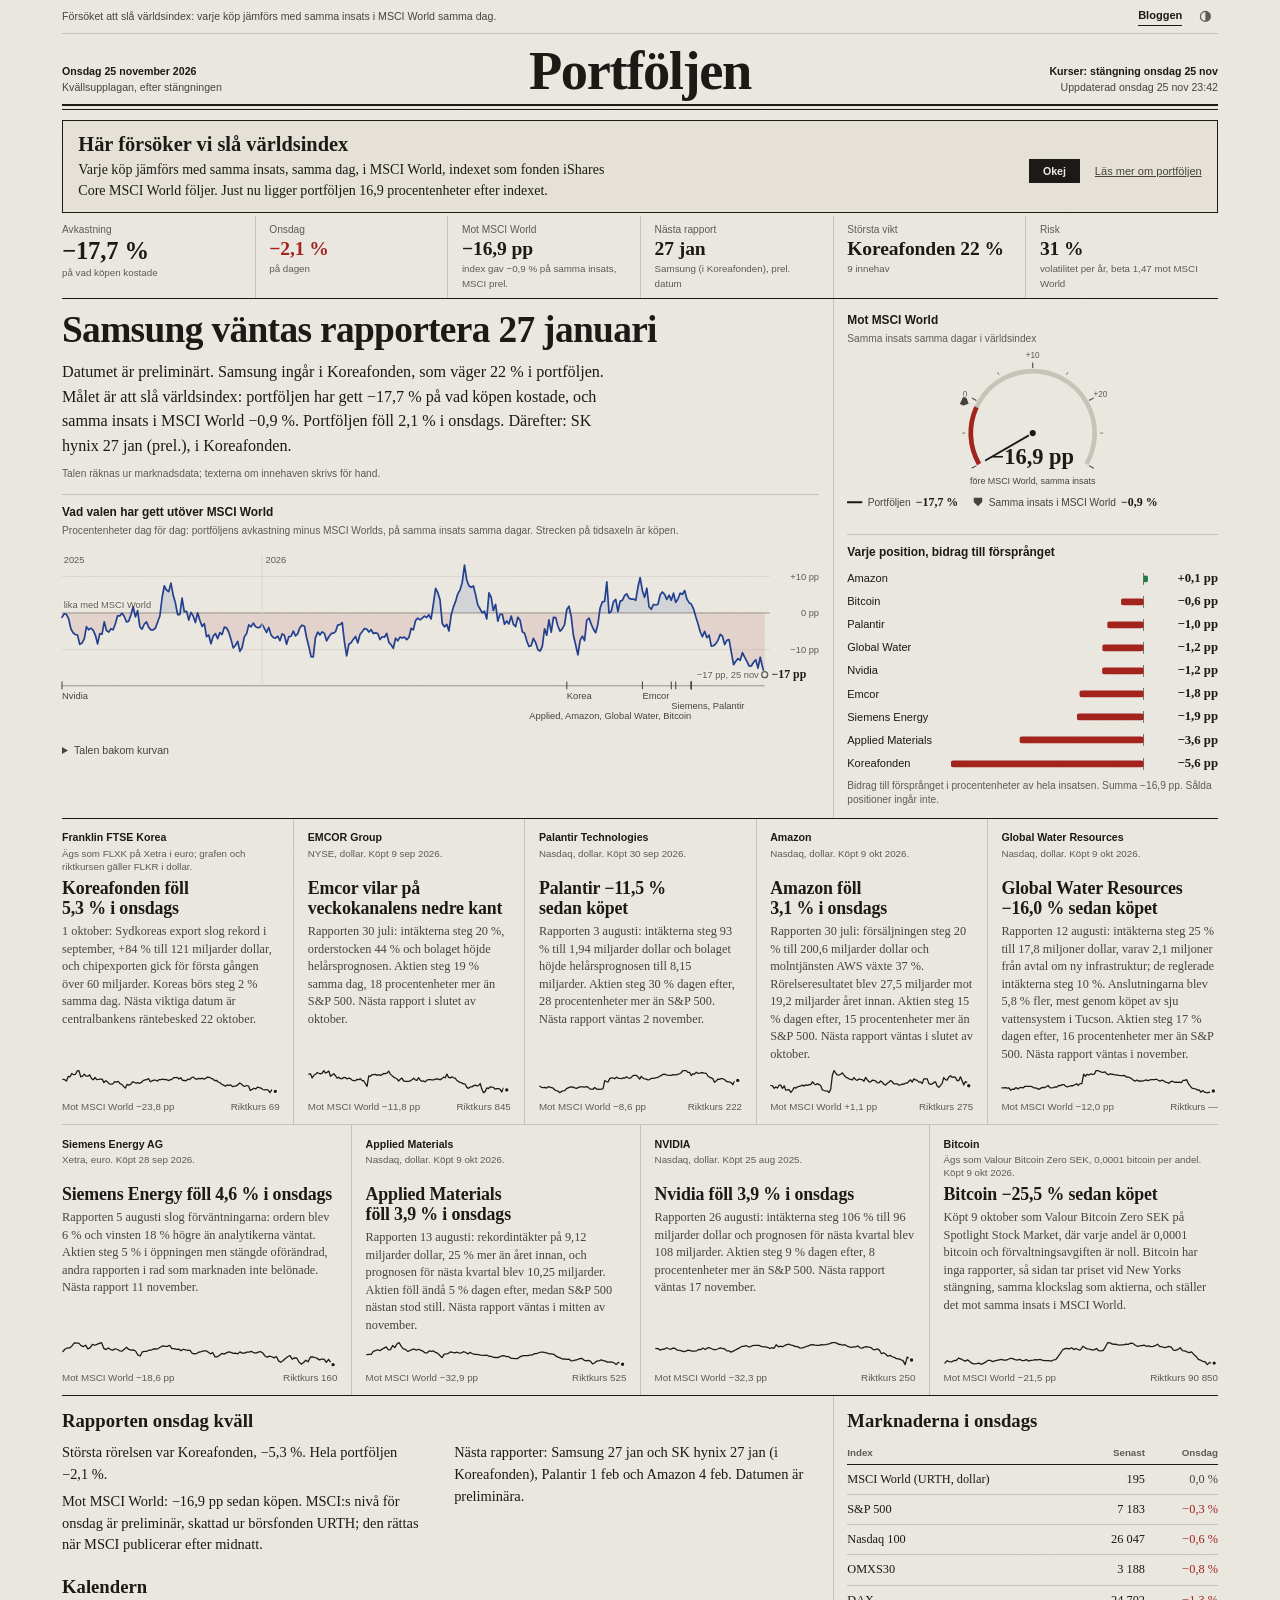
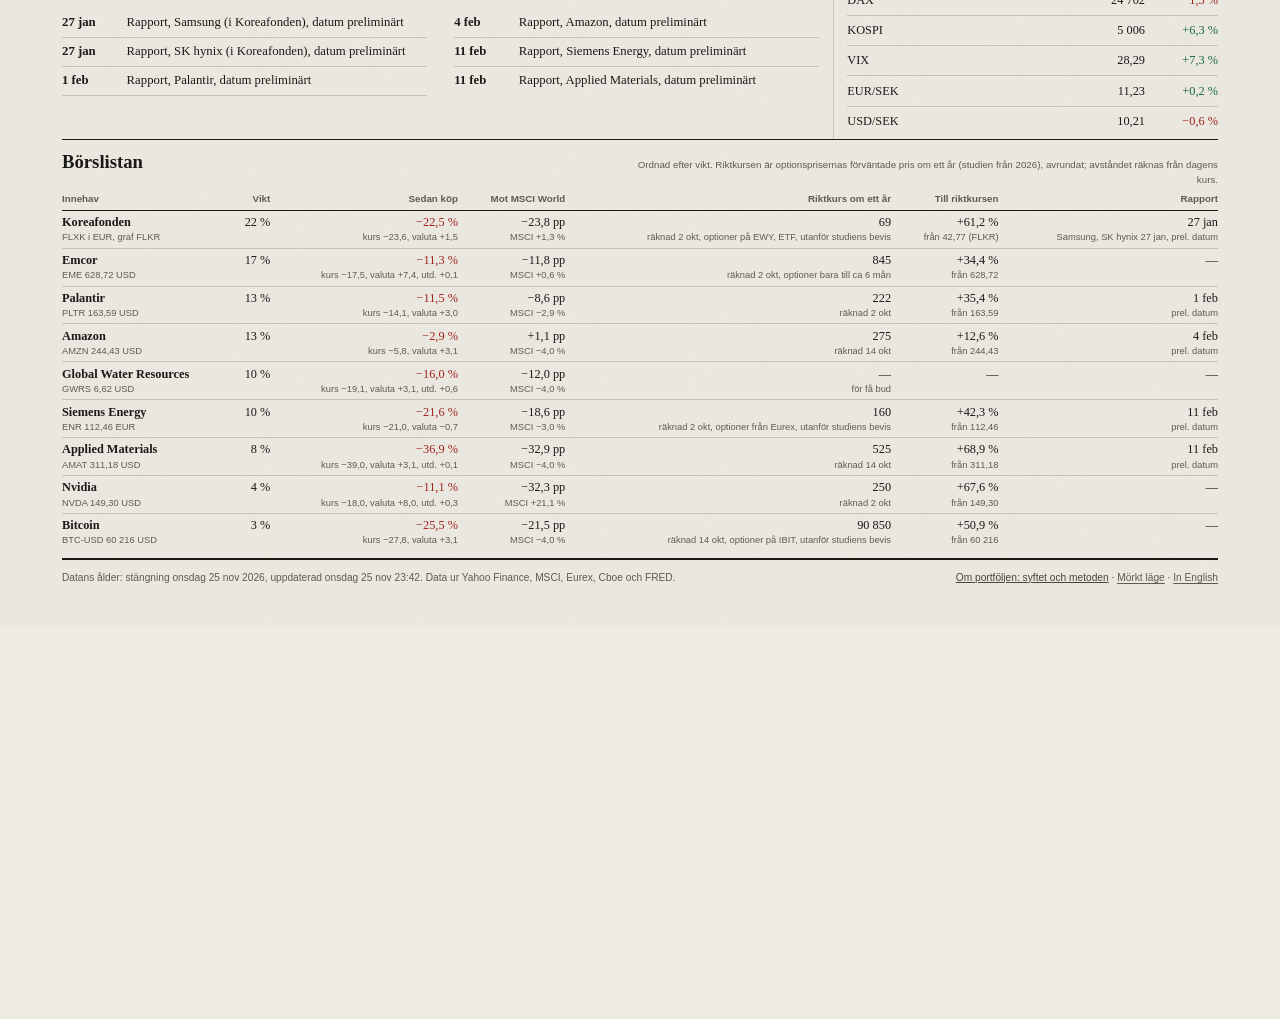
==== commit 015fb7ad: "Kvällsupplagan 2026-11-25 (MSCI preliminär)" ====
--- a/index.html
+++ b/index.html
@@ -116,55 +116,55 @@
 </div>
 <div class="forhand" lang="sv">
 <h2>Här försöker vi slå världsindex</h2>
-<p>Varje köp jämförs med samma insats, samma dag, i MSCI World, indexet som fonden iShares Core MSCI World följer. Just nu ligger portföljen 14,7 procentenheter efter indexet.</p>
+<p>Varje köp jämförs med samma insats, samma dag, i MSCI World, indexet som fonden iShares Core MSCI World följer. Just nu ligger portföljen 16,9 procentenheter efter indexet.</p>
 <p><a href="metod.html">Läs mer om portföljen</a></p>
 <h1>Samsung väntas rapportera 27 januari</h1>
-<p>Datumet är preliminärt. Samsung ingår i Koreafonden, som väger 23 % i portföljen. Målet är att slå världsindex: portföljen har gett −16,0 % på vad köpen kostade, och samma insats i MSCI World −1,3 %. Portföljen föll 3,6 % i tisdags. Därefter: SK hynix 27 jan (prel.), i Koreafonden.</p>
+<p>Datumet är preliminärt. Samsung ingår i Koreafonden, som väger 22 % i portföljen. Målet är att slå världsindex: portföljen har gett −17,7 % på vad köpen kostade, och samma insats i MSCI World −0,9 %. Portföljen föll 2,1 % i onsdags. Därefter: SK hynix 27 jan (prel.), i Koreafonden.</p>
 <h2>Portföljen mot världsindex, dag för dag</h2>
 <p>Avkastning på insatsen: portföljen och samma insats i MSCI World samma dagar. Ytan mellan linjerna är försprånget. Dra i grafen för att se en viss dag.</p>
 <h2>Mot MSCI World</h2>
 <p>Samma insats samma dagar i världsindex</p>
 <h2>Varje position, bidrag till försprånget</h2>
-<p>Bidrag till försprånget i procentenheter av hela insatsen. Summa −14,7 pp. Sålda positioner ingår inte.</p>
+<p>Bidrag till försprånget i procentenheter av hela insatsen. Summa −16,9 pp. Sålda positioner ingår inte.</p>
 <p>Franklin FTSE Korea</p>
 <p>Ägs som FLXK på Xetra i euro; grafen och riktkursen gäller FLKR i dollar.</p>
-<h3><a href="position.html#FLKR">Koreafonden föll 6,1 % i tisdags</a></h3>
+<h3><a href="position.html#FLKR">Koreafonden föll 5,3 % i onsdags</a></h3>
 <p>1 oktober: Sydkoreas export slog rekord i september, +84 % till 121 miljarder dollar, och chipexporten gick för första gången över 60 miljarder. Koreas börs steg 2 % samma dag. Nästa viktiga datum är centralbankens räntebesked 22 oktober.</p>
 <p>EMCOR Group</p>
 <p>NYSE, dollar. Köpt 9 sep 2026.</p>
 <h3><a href="position.html#EME">Emcor vilar på veckokanalens nedre kant</a></h3>
 <p>Rapporten 30 juli: intäkterna steg 20 %, orderstocken 44 % och bolaget höjde helårsprognosen. Aktien steg 19 % samma dag, 18 procentenheter mer än S&amp;P 500. Nästa rapport i slutet av oktober.</p>
+<p>Palantir Technologies</p>
+<p>Nasdaq, dollar. Köpt 30 sep 2026.</p>
+<h3><a href="position.html#PLTR">Palantir −11,5 % sedan köpet</a></h3>
+<p>Rapporten 3 augusti: intäkterna steg 93 % till 1,94 miljarder dollar och bolaget höjde helårsprognosen till 8,15 miljarder. Aktien steg 30 % dagen efter, 28 procentenheter mer än S&amp;P 500. Nästa rapport väntas 2 november.</p>
 <p>Amazon</p>
 <p>Nasdaq, dollar. Köpt 9 okt 2026.</p>
-<h3><a href="position.html#AMZN">Amazon −0,2 % sedan köpet</a></h3>
+<h3><a href="position.html#AMZN">Amazon föll 3,1 % i onsdags</a></h3>
 <p>Rapporten 30 juli: försäljningen steg 20 % till 200,6 miljarder dollar och molntjänsten AWS växte 37 %. Rörelseresultatet blev 27,5 miljarder mot 19,2 miljarder året innan. Aktien steg 15 % dagen efter, 15 procentenheter mer än S&amp;P 500. Nästa rapport väntas i slutet av oktober.</p>
-<p>Palantir Technologies</p>
-<p>Nasdaq, dollar. Köpt 30 sep 2026.</p>
-<h3><a href="position.html#PLTR">Palantir −13,2 % sedan köpet</a></h3>
-<p>Rapporten 3 augusti: intäkterna steg 93 % till 1,94 miljarder dollar och bolaget höjde helårsprognosen till 8,15 miljarder. Aktien steg 30 % dagen efter, 28 procentenheter mer än S&amp;P 500. Nästa rapport väntas 2 november.</p>
+<p>Global Water Resources</p>
+<p>Nasdaq, dollar. Köpt 9 okt 2026.</p>
+<h3><a href="position.html#GWRS">Global Water Resources −16,0 % sedan köpet</a></h3>
+<p>Rapporten 12 augusti: intäkterna steg 25 % till 17,8 miljoner dollar, varav 2,1 miljoner från avtal om ny infrastruktur; de reglerade intäkterna steg 10 %. Anslutningarna blev 5,8 % fler, mest genom köpet av sju vattensystem i Tucson. Aktien steg 17 % dagen efter, 16 procentenheter mer än S&amp;P 500. Nästa rapport väntas i november.</p>
 <p>Siemens Energy AG</p>
 <p>Xetra, euro. Köpt 28 sep 2026.</p>
-<h3><a href="position.html#ENR">Siemens Energy föll 6,8 % i tisdags</a></h3>
+<h3><a href="position.html#ENR">Siemens Energy föll 4,6 % i onsdags</a></h3>
 <p>Rapporten 5 augusti slog förväntningarna: ordern blev 6 % och vinsten 18 % högre än analytikerna väntat. Aktien steg 5 % i öppningen men stängde oförändrad, andra rapporten i rad som marknaden inte belönade. Nästa rapport 11 november.</p>
-<p>Global Water Resources</p>
-<p>Nasdaq, dollar. Köpt 9 okt 2026.</p>
-<h3><a href="position.html#GWRS">Global Water Resources −16,6 % sedan köpet</a></h3>
-<p>Rapporten 12 augusti: intäkterna steg 25 % till 17,8 miljoner dollar, varav 2,1 miljoner från avtal om ny infrastruktur; de reglerade intäkterna steg 10 %. Anslutningarna blev 5,8 % fler, mest genom köpet av sju vattensystem i Tucson. Aktien steg 17 % dagen efter, 16 procentenheter mer än S&amp;P 500. Nästa rapport väntas i november.</p>
 <p>Applied Materials</p>
 <p>Nasdaq, dollar. Köpt 9 okt 2026.</p>
-<h3><a href="position.html#AMAT">Applied Materials föll 6,7 % i tisdags</a></h3>
+<h3><a href="position.html#AMAT">Applied Materials föll 3,9 % i onsdags</a></h3>
 <p>Rapporten 13 augusti: rekordintäkter på 9,12 miljarder dollar, 25 % mer än året innan, och prognosen för nästa kvartal blev 10,25 miljarder. Aktien föll ändå 5 % dagen efter, medan S&amp;P 500 nästan stod still. Nästa rapport väntas i mitten av november.</p>
 <p>NVIDIA</p>
 <p>Nasdaq, dollar. Köpt 25 aug 2025.</p>
-<h3><a href="position.html#NVDA">Nvidia föll 5,9 % i tisdags</a></h3>
+<h3><a href="position.html#NVDA">Nvidia föll 3,9 % i onsdags</a></h3>
 <p>Rapporten 26 augusti: intäkterna steg 106 % till 96 miljarder dollar och prognosen för nästa kvartal blev 108 miljarder. Aktien steg 9 % dagen efter, 8 procentenheter mer än S&amp;P 500. Nästa rapport väntas 17 november.</p>
 <p>Bitcoin</p>
 <p>Ägs som Valour Bitcoin Zero SEK, 0,0001 bitcoin per andel. Köpt 9 okt 2026.</p>
-<h3><a href="position.html#BTC">Bitcoin −26,5 % sedan köpet</a></h3>
+<h3><a href="position.html#BTC">Bitcoin −25,5 % sedan köpet</a></h3>
 <p>Köpt 9 oktober som Valour Bitcoin Zero SEK på Spotlight Stock Market, där varje andel är 0,0001 bitcoin och förvaltningsavgiften är noll. Bitcoin har inga rapporter, så sidan tar priset vid New Yorks stängning, samma klockslag som aktierna, och ställer det mot samma insats i MSCI World.</p>
-<h2>Rapporten tisdag kväll</h2>
-<p>Största rörelsen var Siemens Energy, −6,8 %. Hela portföljen −3,6 %.</p>
-<p>Mot MSCI World: −14,7 pp sedan köpen.</p>
+<h2>Rapporten onsdag kväll</h2>
+<p>Största rörelsen var Koreafonden, −5,3 %. Hela portföljen −2,1 %.</p>
+<p>Mot MSCI World: −16,9 pp sedan köpen. MSCI:s nivå för onsdag är preliminär, skattad ur börsfonden URTH; den rättas när MSCI publicerar efter midnatt.</p>
 <p>Nästa rapporter: Samsung 27 jan och SK hynix 27 jan (i Koreafonden), Palantir 1 feb och Amazon 4 feb. Datumen är preliminära.</p>
 <h2>Kalendern</h2>
 <ul>
@@ -175,7 +175,7 @@
 <li>11 febRapport, Siemens Energy, datum preliminärt</li>
 <li>11 febRapport, Applied Materials, datum preliminärt</li>
 </ul>
-<h2>Marknaderna i tisdags</h2>
+<h2>Marknaderna i onsdags</h2>
 <h2>Börslistan</h2>
 <p>Ordnad efter vikt. Riktkursen är optionsprisernas förväntade pris om ett år (studien från 2026), avrundat; avståndet räknas från dagens kurs.</p>
 </div>
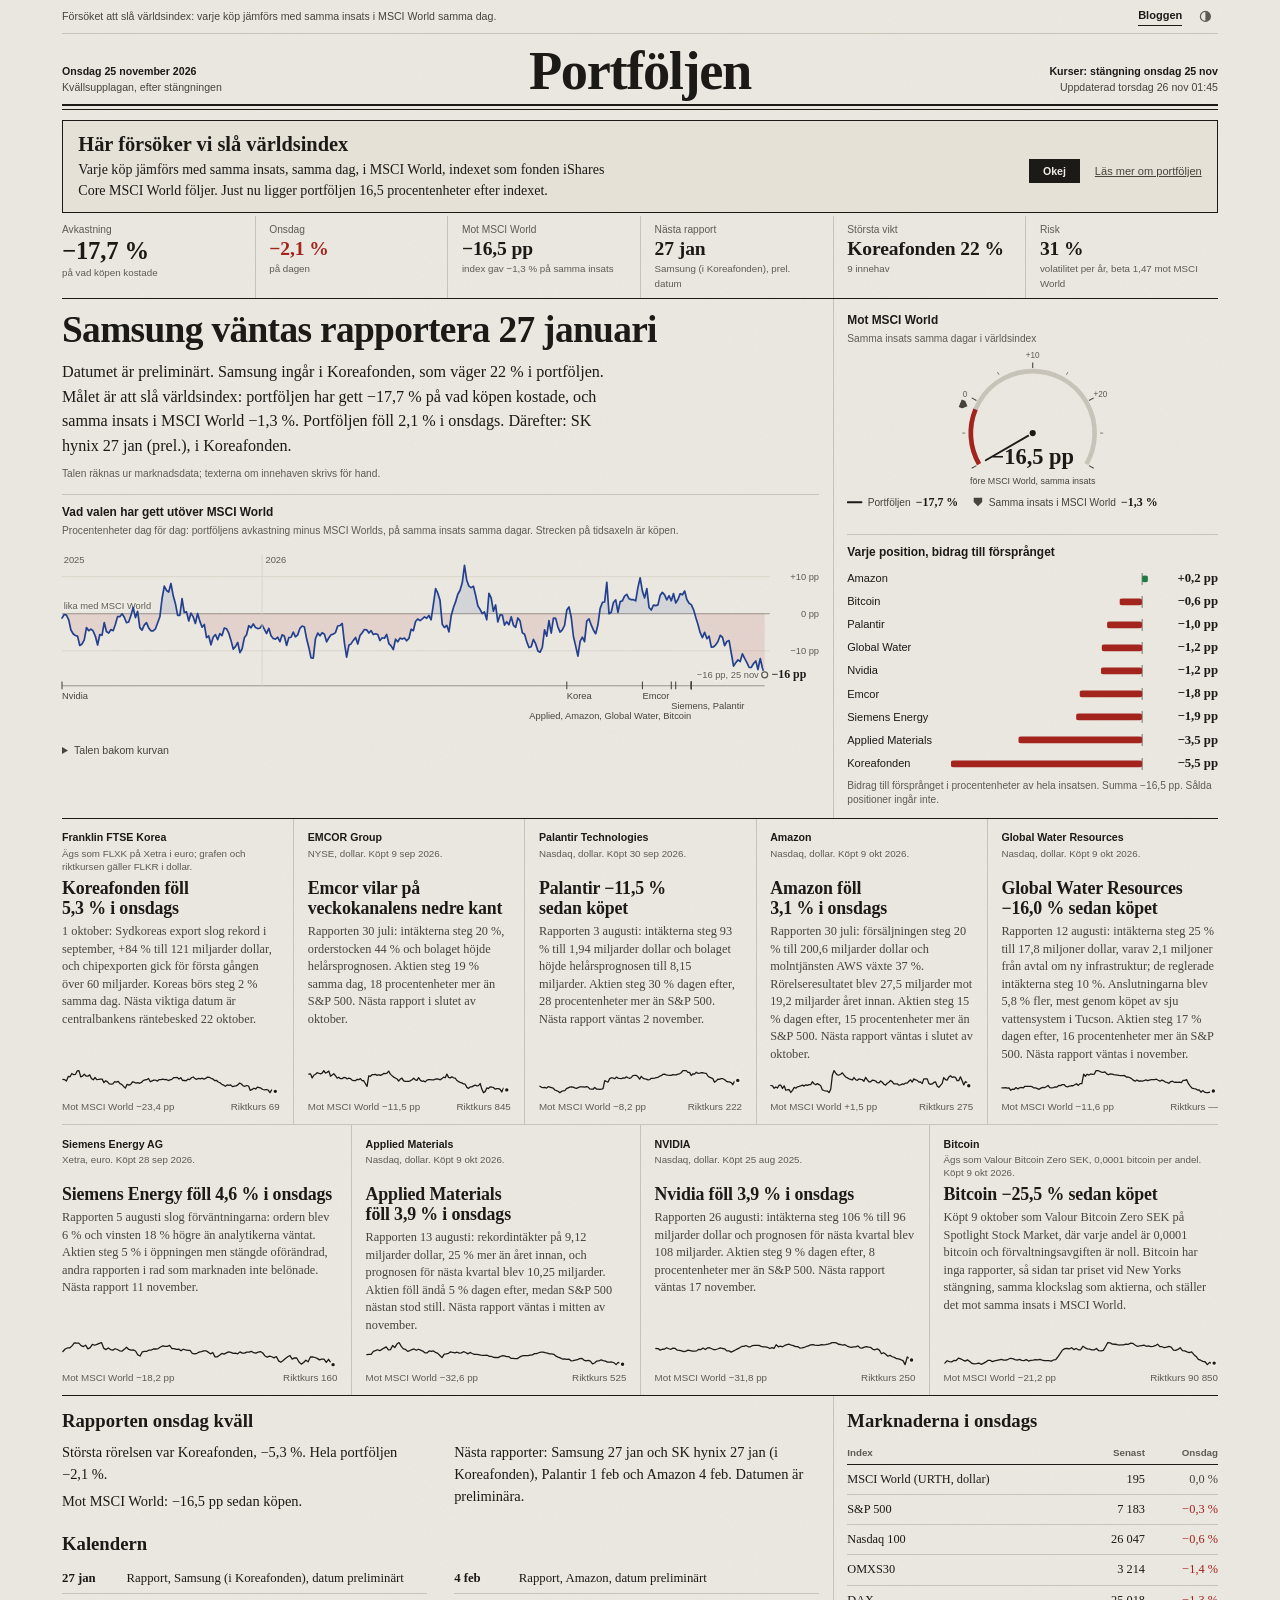
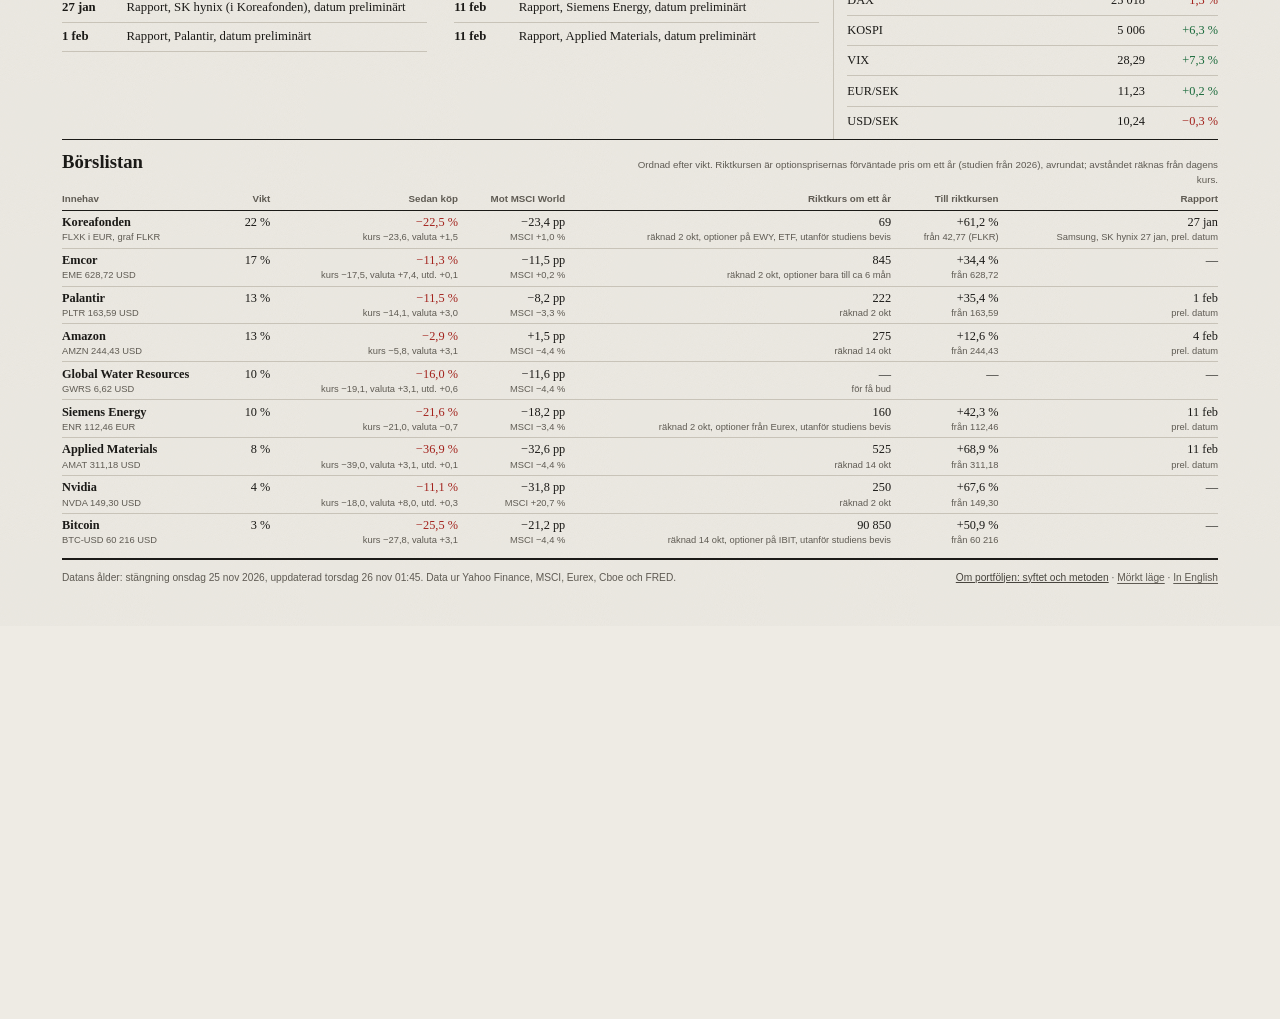
==== commit 0ec405ed: "Kvällsupplagan 2026-11-25: MSCI:s egen nivå" ====
--- a/index.html
+++ b/index.html
@@ -116,16 +116,16 @@
 </div>
 <div class="forhand" lang="sv">
 <h2>Här försöker vi slå världsindex</h2>
-<p>Varje köp jämförs med samma insats, samma dag, i MSCI World, indexet som fonden iShares Core MSCI World följer. Just nu ligger portföljen 16,9 procentenheter efter indexet.</p>
+<p>Varje köp jämförs med samma insats, samma dag, i MSCI World, indexet som fonden iShares Core MSCI World följer. Just nu ligger portföljen 16,5 procentenheter efter indexet.</p>
 <p><a href="metod.html">Läs mer om portföljen</a></p>
 <h1>Samsung väntas rapportera 27 januari</h1>
-<p>Datumet är preliminärt. Samsung ingår i Koreafonden, som väger 22 % i portföljen. Målet är att slå världsindex: portföljen har gett −17,7 % på vad köpen kostade, och samma insats i MSCI World −0,9 %. Portföljen föll 2,1 % i onsdags. Därefter: SK hynix 27 jan (prel.), i Koreafonden.</p>
+<p>Datumet är preliminärt. Samsung ingår i Koreafonden, som väger 22 % i portföljen. Målet är att slå världsindex: portföljen har gett −17,7 % på vad köpen kostade, och samma insats i MSCI World −1,3 %. Portföljen föll 2,1 % i onsdags. Därefter: SK hynix 27 jan (prel.), i Koreafonden.</p>
 <h2>Portföljen mot världsindex, dag för dag</h2>
 <p>Avkastning på insatsen: portföljen och samma insats i MSCI World samma dagar. Ytan mellan linjerna är försprånget. Dra i grafen för att se en viss dag.</p>
 <h2>Mot MSCI World</h2>
 <p>Samma insats samma dagar i världsindex</p>
 <h2>Varje position, bidrag till försprånget</h2>
-<p>Bidrag till försprånget i procentenheter av hela insatsen. Summa −16,9 pp. Sålda positioner ingår inte.</p>
+<p>Bidrag till försprånget i procentenheter av hela insatsen. Summa −16,5 pp. Sålda positioner ingår inte.</p>
 <p>Franklin FTSE Korea</p>
 <p>Ägs som FLXK på Xetra i euro; grafen och riktkursen gäller FLKR i dollar.</p>
 <h3><a href="position.html#FLKR">Koreafonden föll 5,3 % i onsdags</a></h3>
@@ -164,7 +164,7 @@
 <p>Köpt 9 oktober som Valour Bitcoin Zero SEK på Spotlight Stock Market, där varje andel är 0,0001 bitcoin och förvaltningsavgiften är noll. Bitcoin har inga rapporter, så sidan tar priset vid New Yorks stängning, samma klockslag som aktierna, och ställer det mot samma insats i MSCI World.</p>
 <h2>Rapporten onsdag kväll</h2>
 <p>Största rörelsen var Koreafonden, −5,3 %. Hela portföljen −2,1 %.</p>
-<p>Mot MSCI World: −16,9 pp sedan köpen. MSCI:s nivå för onsdag är preliminär, skattad ur börsfonden URTH; den rättas när MSCI publicerar efter midnatt.</p>
+<p>Mot MSCI World: −16,5 pp sedan köpen.</p>
 <p>Nästa rapporter: Samsung 27 jan och SK hynix 27 jan (i Koreafonden), Palantir 1 feb och Amazon 4 feb. Datumen är preliminära.</p>
 <h2>Kalendern</h2>
 <ul>
--- a/fonts/fonts.css
+++ b/fonts/fonts.css
@@ -1,4 +1,4 @@
-/* Libre Franklin och Newsreader, SIL Open Font License 1.1 (OFL-*.txt i den här mappen). Hämtade från Google Fonts 2026-11-25 och serverade härifrån. */
+/* Libre Franklin och Newsreader, SIL Open Font License 1.1 (OFL-*.txt i den här mappen). Hämtade från Google Fonts 2026-11-26 och serverade härifrån. */
 /* cyrillic-ext */
 @font-face {
   font-family: 'Libre Franklin';
